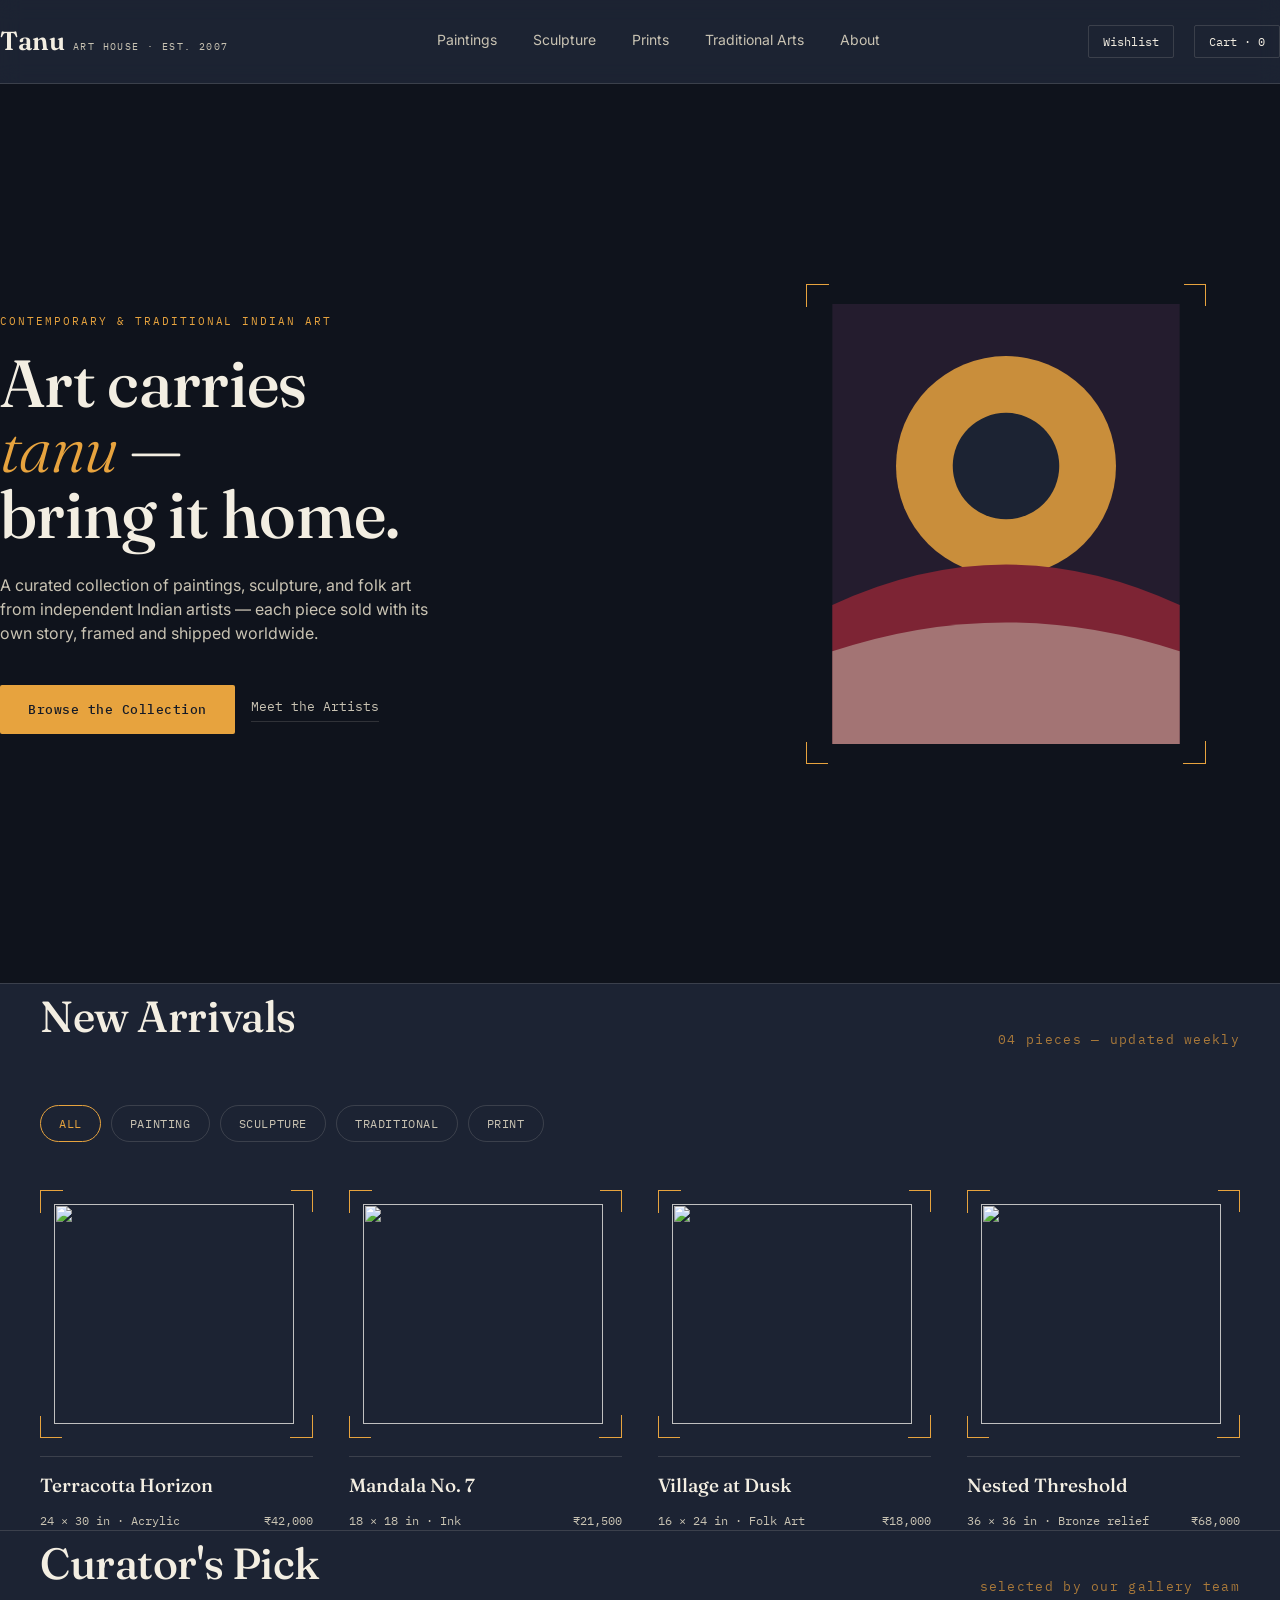
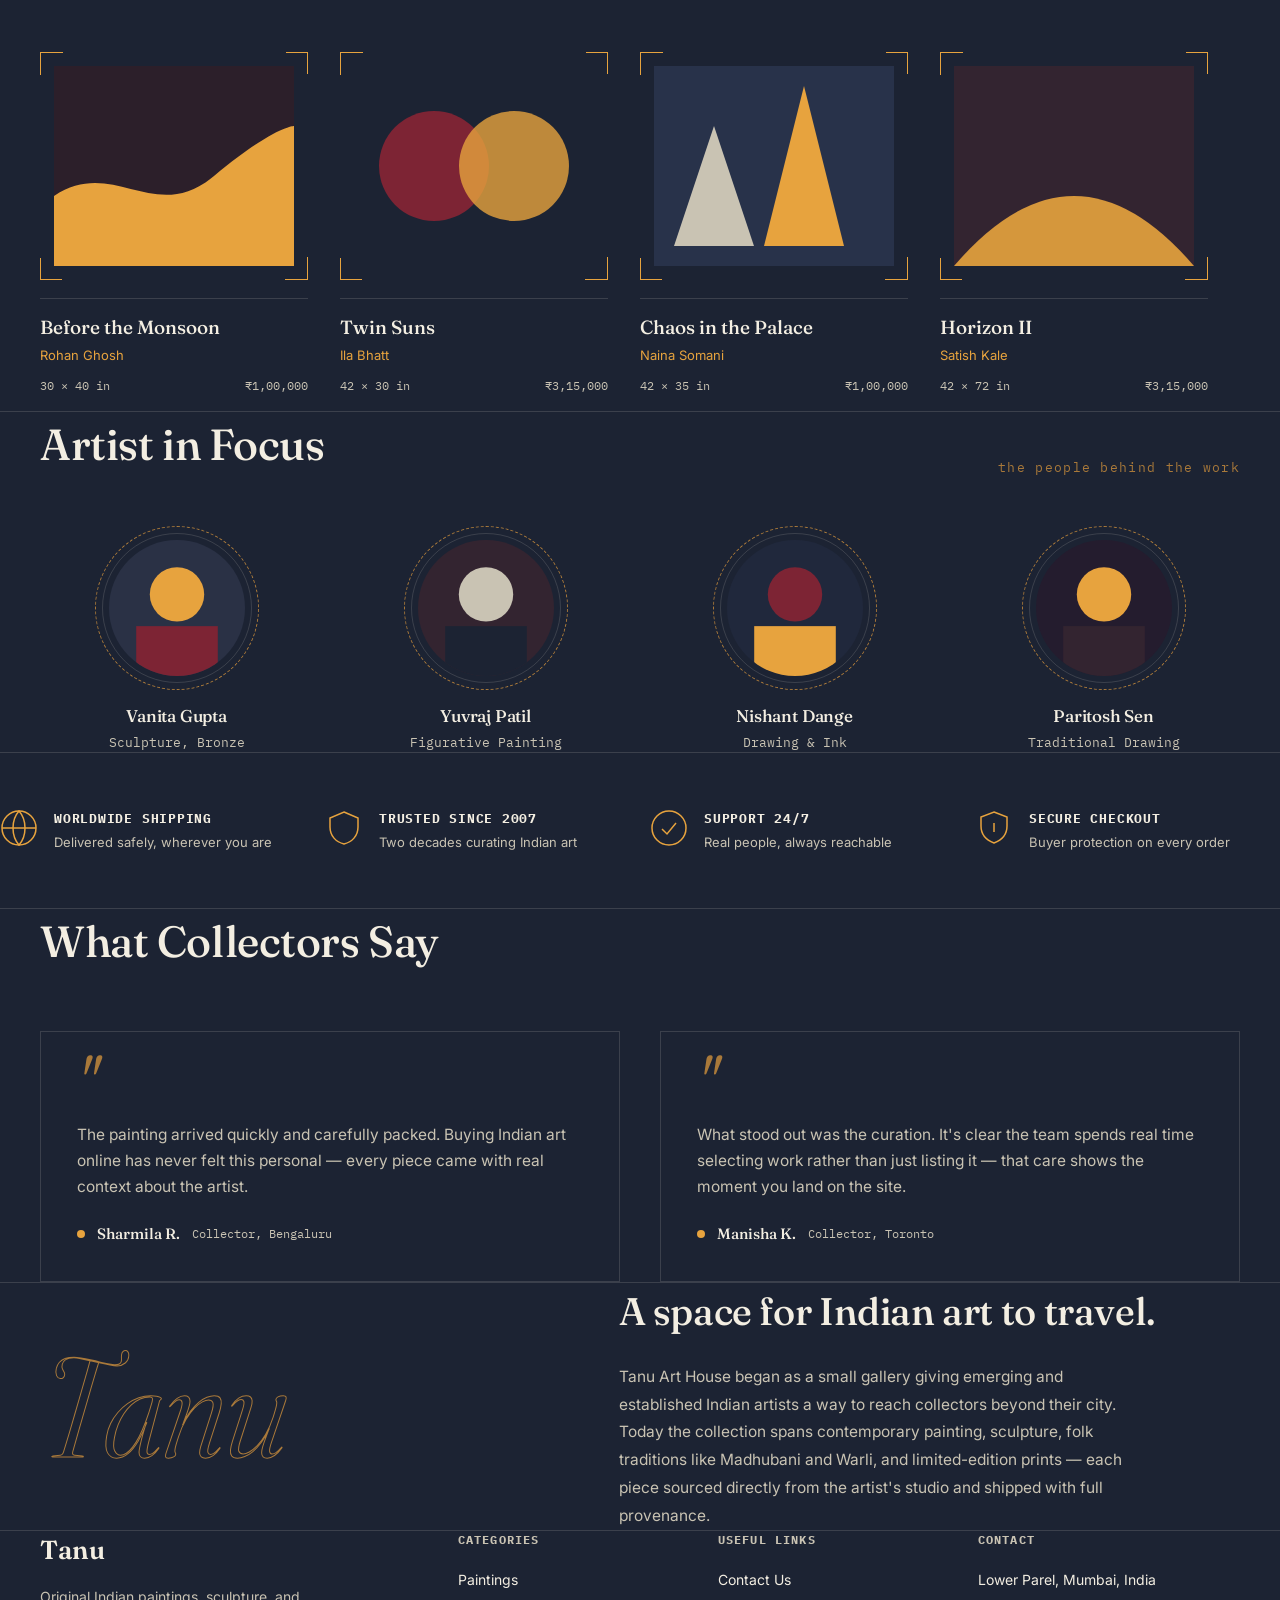
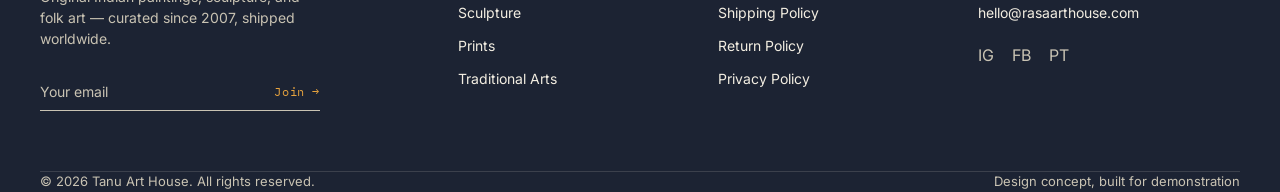
==== index.html @ 7e637b31 "Add files via upload" ====
<!DOCTYPE html>
<html lang="en">
<head>
<meta charset="UTF-8">
<meta name="viewport" content="width=device-width, initial-scale=1.0">
<title>Tanu — Contemporary Indian Art Gallery</title>
<link rel="preconnect" href="https://fonts.googleapis.com">
<link href="https://fonts.googleapis.com/css2?family=Fraunces:ital,opsz,wght@0,9..144,300;0,9..144,500;0,9..144,600;1,9..144,400&family=Inter:wght@400;500;600&family=IBM+Plex+Mono:wght@400;500&display=swap" rel="stylesheet">
<style>
  :root{
    --ink:#1c2333;
    --ink-deep:#141a27;
    --ivory:#f3eee2;
    --ivory-dim:#c9c3b3;
    --marigold:#e7a33e;
    --marigold-dim:#a9793a;
    --oxblood:#7d2434;
    --line: rgba(243,238,226,0.14);
    --radius: 2px;
  }
  *{box-sizing:border-box;margin:0;padding:0;}
  html{scroll-behavior:smooth;}
  body{
    background:var(--ink);
    color:var(--ivory);
    font-family:'Inter',sans-serif;
    font-size:16px;
    line-height:1.5;
    overflow-x:hidden;
  }
  a{color:inherit;text-decoration:none;}
  ul{list-style:none;}
  img,svg{display:block;max-width:100%;}
  .wrap{max-width:1280px;margin:0 auto;padding:0 40px;}
  .eyebrow{
    font-family:'IBM Plex Mono',monospace;
    font-size:11px;
    letter-spacing:0.18em;
    text-transform:uppercase;
    color:var(--marigold);
  }
  h1,h2,h3{font-family:'Fraunces',serif;font-weight:500;letter-spacing:-0.01em;}
  @media (prefers-reduced-motion: reduce){
    *{animation:none !important; transition:none !important;}
  }

  /* ---------- NAV ---------- */
  header{
    position:sticky;top:0;z-index:50;
    background:rgba(28,35,51,0.86);
    backdrop-filter:blur(10px);
    border-bottom:1px solid var(--line);
  }
  .nav{
    display:flex;align-items:center;justify-content:space-between;
    padding:22px 0;
  }
  .logo{
    font-family:'Fraunces',serif;font-size:26px;font-weight:600;
    letter-spacing:0.02em;
    display:flex;align-items:baseline;gap:8px;
  }
  .logo span{
    font-family:'IBM Plex Mono',monospace;
    font-size:10px;color:var(--ivory-dim);letter-spacing:0.14em;
    text-transform:uppercase;font-weight:400;
  }
  .nav-links{display:flex;gap:36px;font-size:14px;}
  .nav-links a{
    position:relative;padding-bottom:4px;color:var(--ivory-dim);
    transition:color .2s ease;
  }
  .nav-links a:hover, .nav-links a:focus-visible{color:var(--ivory);}
  .nav-links a::after{
    content:"";position:absolute;left:0;bottom:0;width:0;height:1px;
    background:var(--marigold);transition:width .25s ease;
  }
  .nav-links a:hover::after{width:100%;}
  .nav-icons{display:flex;gap:20px;align-items:center;font-size:13px;color:var(--ivory-dim);}
  .nav-icons button{
    background:none;border:1px solid var(--line);color:var(--ivory);
    font-family:'IBM Plex Mono',monospace;font-size:12px;
    padding:8px 14px;border-radius:var(--radius);cursor:pointer;
    transition:border-color .2s ease, color .2s ease;
  }
  .nav-icons button:hover{border-color:var(--marigold);color:var(--marigold);}

  /* ---------- HERO ---------- */
  .hero{
    position:relative;
    padding:100px 0 120px;
    display:grid;grid-template-columns:1.1fr 0.9fr;gap:60px;align-items:center;
    border-bottom:1px solid var(--line);
  }
  .hero-copy .eyebrow{margin-bottom:22px;display:block;}
  .hero h1{
    font-size:clamp(42px,5.2vw,74px);
    line-height:0.98;
    font-weight:500;
  }
  .hero h1 em{
    font-style:italic;font-weight:300;color:var(--marigold);
  }
  .hero p{
    max-width:440px;margin-top:26px;color:var(--ivory-dim);font-size:16px;
  }
  .hero-cta{margin-top:40px;display:flex;gap:16px;align-items:center;}
  .btn-primary{
    background:var(--marigold);color:var(--ink-deep);
    font-family:'IBM Plex Mono',monospace;font-size:13px;letter-spacing:0.04em;
    padding:15px 28px;border-radius:var(--radius);font-weight:500;
    transition:transform .2s ease, background .2s ease;
    display:inline-block;
  }
  .btn-primary:hover{background:#f0b45c;transform:translateY(-2px);}
  .btn-ghost{
    font-family:'IBM Plex Mono',monospace;font-size:13px;color:var(--ivory-dim);
    border-bottom:1px solid var(--line);padding-bottom:4px;
    transition:color .2s ease,border-color .2s ease;
  }
  .btn-ghost:hover{color:var(--ivory);border-color:var(--ivory);}

  .hero-art{position:relative;display:flex;justify-content:center;}
  .frame{
    position:relative;padding:14px;
  }
  .frame::before,.frame::after,
  .frame .corner-tl,.frame .corner-br{
    content:"";position:absolute;width:22px;height:22px;
    border:1.5px solid var(--marigold);
  }
  .frame::before{top:0;left:0;border-right:none;border-bottom:none;}
  .frame::after{bottom:0;right:0;border-left:none;border-top:none;}
  .frame .corner-tl{top:0;right:0;border-left:none;border-bottom:none;}
  .frame .corner-br{bottom:0;left:0;border-right:none;border-top:none;}
  .hero-art .frame{padding:20px;}
  .hero-art svg{width:360px;height:440px;}

  /* ---------- SECTION LABELS ---------- */
  section{padding:100px 0;border-bottom:1px solid var(--line);}
  .section-head{
    display:flex;justify-content:space-between;align-items:flex-end;
    margin-bottom:56px;gap:24px;flex-wrap:wrap;
  }
  .section-head h2{font-size:clamp(30px,3.4vw,44px);}
  .section-head .num{
    font-family:'IBM Plex Mono',monospace;color:var(--marigold-dim);
    font-size:13px;letter-spacing:0.1em;
  }

  /* ---------- TABS ---------- */
  .tabs{display:flex;gap:10px;margin-bottom:48px;flex-wrap:wrap;}
  .tab{
    font-family:'IBM Plex Mono',monospace;font-size:12px;letter-spacing:0.05em;
    text-transform:uppercase;padding:10px 18px;border:1px solid var(--line);
    border-radius:20px;cursor:pointer;background:none;color:var(--ivory-dim);
    transition:all .2s ease;
  }
  .tab.active,.tab:hover{border-color:var(--marigold);color:var(--marigold);}

  /* ---------- GALLERY GRID ---------- */
  .gallery-grid{
    display:grid;grid-template-columns:repeat(4,1fr);gap:36px;
  }
  .piece .frame{width:100%;}
  .piece svg{width:100%;height:220px;}
  .placard{
    margin-top:18px;padding-top:14px;border-top:1px solid var(--line);
  }
  .placard .p-title{font-family:'Fraunces',serif;font-size:19px;font-weight:500;}
  .placard .p-artist{color:var(--marigold);font-size:13px;margin-top:4px;}
  .placard .p-meta{
    display:flex;justify-content:space-between;margin-top:12px;
    font-family:'IBM Plex Mono',monospace;font-size:12px;color:var(--ivory-dim);
  }
  .piece{transition:transform .25s ease;}
  .piece:hover{transform:translateY(-6px);}

  /* ---------- CURATOR SCROLL ---------- */
  .scroll-row{
    display:flex;gap:32px;overflow-x:auto;padding-bottom:16px;
    scrollbar-width:thin;scrollbar-color:var(--marigold-dim) transparent;
  }
  .scroll-row .piece{min-width:260px;flex:0 0 auto;}
  .scroll-row .piece svg{height:200px;}

  /* ---------- ARTIST IN FOCUS ---------- */
  .artists{display:grid;grid-template-columns:repeat(4,1fr);gap:36px;}
  .artist-card{text-align:center;}
  .artist-ring{
    width:150px;height:150px;border-radius:50%;margin:0 auto 20px;
    border:1px solid var(--line);padding:6px;position:relative;
  }
  .artist-ring::before{
    content:"";position:absolute;inset:-8px;border-radius:50%;
    border:1px dashed var(--marigold-dim);
  }
  .artist-ring svg{width:100%;height:100%;border-radius:50%;}
  .artist-card h3{font-size:17px;font-weight:500;}
  .artist-card p{color:var(--ivory-dim);font-size:13px;margin-top:4px;font-family:'IBM Plex Mono',monospace;}

  /* ---------- TRUST STRIP ---------- */
  .trust{
    padding:56px 0;border-bottom:1px solid var(--line);
    display:grid;grid-template-columns:repeat(4,1fr);gap:20px;
  }
  .trust-item{
    display:flex;gap:16px;align-items:flex-start;
  }
  .trust-item .glyph{
    width:38px;height:38px;flex:0 0 auto;color:var(--marigold);
  }
  .trust-item h4{font-family:'IBM Plex Mono',monospace;font-size:13px;letter-spacing:0.06em;text-transform:uppercase;}
  .trust-item p{color:var(--ivory-dim);font-size:13px;margin-top:4px;}

  /* ---------- TESTIMONIALS ---------- */
  .testimonials{display:grid;grid-template-columns:1fr 1fr;gap:40px;}
  .testimonial{
    border:1px solid var(--line);padding:36px;position:relative;
  }
  .testimonial .quote-mark{
    font-family:'Fraunces',serif;font-size:60px;color:var(--marigold-dim);
    line-height:0.4;font-style:italic;
  }
  .testimonial p{margin-top:14px;color:var(--ivory-dim);font-size:15.5px;line-height:1.7;}
  .testimonial .who{
    margin-top:22px;display:flex;align-items:center;gap:12px;
  }
  .who .dot{width:8px;height:8px;background:var(--marigold);border-radius:50%;}
  .who span{font-family:'IBM Plex Mono',monospace;font-size:12px;color:var(--ivory-dim);}
  .who strong{font-family:'Fraunces',serif;font-weight:500;font-size:15px;}

  /* ---------- ABOUT ---------- */
  .about{display:grid;grid-template-columns:0.9fr 1.1fr;gap:70px;align-items:center;}
  .about h2{font-size:clamp(28px,3vw,40px);margin-bottom:22px;}
  .about p{color:var(--ivory-dim);font-size:15.5px;line-height:1.8;max-width:520px;}
  .about-mark{
    font-family:'Fraunces',serif;font-size:140px;font-style:italic;font-weight:300;
    color:transparent;-webkit-text-stroke:1px var(--marigold-dim);line-height:1;
  }

  /* ---------- FOOTER ---------- */
  footer{padding:80px 0 40px;}
  .footer-top{
    display:grid;grid-template-columns:1.4fr 0.8fr 0.8fr 1fr;gap:50px;
    padding-bottom:60px;border-bottom:1px solid var(--line);
  }
  .footer-top h5{
    font-family:'IBM Plex Mono',monospace;font-size:12px;letter-spacing:0.1em;
    text-transform:uppercase;color:var(--ivory-dim);margin-bottom:20px;
  }
  .footer-top li{margin-bottom:12px;font-size:14px;}
  .footer-top li a:hover{color:var(--marigold);}
  .footer-brand .logo{margin-bottom:16px;}
  .footer-brand p{color:var(--ivory-dim);font-size:14px;max-width:280px;margin-bottom:24px;}
  .newsletter-form{display:flex;border-bottom:1px solid var(--ivory-dim);max-width:280px;}
  .newsletter-form input{
    background:none;border:none;color:var(--ivory);padding:10px 0;flex:1;
    font-family:'Inter',sans-serif;font-size:14px;outline:none;
  }
  .newsletter-form input::placeholder{color:var(--ivory-dim);}
  .newsletter-form button{
    background:none;border:none;color:var(--marigold);font-family:'IBM Plex Mono',monospace;
    font-size:12px;letter-spacing:0.05em;cursor:pointer;padding:10px 0;
  }
  .footer-bottom{
    display:flex;justify-content:space-between;align-items:center;padding-top:30px;
    font-size:13px;color:var(--ivory-dim);flex-wrap:wrap;gap:16px;
  }
  .socials{display:flex;gap:18px;}
  .socials a{color:var(--ivory-dim);transition:color .2s ease;}
  .socials a:hover{color:var(--marigold);}

  @media (max-width:1000px){
    .hero{grid-template-columns:1fr;padding-top:60px;}
    .hero-art{order:-1;}
    .gallery-grid{grid-template-columns:repeat(2,1fr);}
    .artists{grid-template-columns:repeat(2,1fr);}
    .trust{grid-template-columns:repeat(2,1fr);}
    .testimonials{grid-template-columns:1fr;}
    .about{grid-template-columns:1fr;}
    .about-mark{display:none;}
    .footer-top{grid-template-columns:1fr 1fr;}
    .nav-links{display:none;}
  }
  @media (max-width:600px){
    .wrap{padding:0 20px;}
    .gallery-grid{grid-template-columns:1fr;}
    .artists{grid-template-columns:1fr;}
    .trust{grid-template-columns:1fr;}
    .footer-top{grid-template-columns:1fr;gap:36px;}
  }

  
  .hero {
    position: relative;
    background: url("Images/exhibition.png") center center / cover no-repeat;
    min-height: 100vh;
    }

    .hero::before {
        content: "";
        position: absolute;
        inset: 0;
        background: rgba(0, 0, 0, 0.45);
    }

    .hero-copy,
    .hero-art {
        position: relative;
        z-index: 1;
    }
    
</style>
</head>
<body>

<header>
  <div class="wrap nav">
    <div class="logo">Tanu <span>Art House · Est. 2007</span></div>
    <nav class="nav-links">
      <a href="#gallery">Paintings</a>
      <a href="#gallery">Sculpture</a>
      <a href="#gallery">Prints</a>
      <a href="#artists">Traditional Arts</a>
      <a href="#about">About</a>
    </nav>
    <div class="nav-icons">
      <button type="button">Wishlist</button>
      <button type="button">Cart · 0</button>
    </div>
  </div>
</header>
<!-- <section class="hero wrap" style="border-left:none;border-right:none;">
  <div class="hero-copy">
    <span class="eyebrow">Contemporary &amp; Traditional Indian Art</span>
    <h1>Art carries<br><em>tanu</em> —<br>bring it home.</h1>
    <p>A curated collection of paintings, sculpture, and folk art from independent Indian artists — each piece sold with its own story, framed and shipped worldwide.</p>
    <div class="hero-cta">
      <a href="#gallery" class="btn-primary">Browse the Collection</a>
      <a href="#artists" class="btn-ghost">Meet the Artists</a>
    </div>
  </div>
  <div class="hero-art">
    <div class="frame">
      <span class="corner-tl"></span><span class="corner-br"></span>
      <svg viewBox="0 0 300 380" xmlns="http://www.w3.org/2000/svg">
        <rect width="300" height="380" fill="#241c2e"/>
        <circle cx="150" cy="140" r="95" fill="#e7a33e" opacity="0.85"/>
        <path d="M0 260 Q150 190 300 260 L300 380 L0 380 Z" fill="#7d2434"/>
        <path d="M0 300 Q150 250 300 300 L300 380 L0 380 Z" fill="#c9c3b3" opacity="0.5"/>
        <circle cx="150" cy="140" r="46" fill="#1c2333"/>
      </svg>
    </div>
  </div>
</section> -->
<section class="hero wrap">
  <div class="hero-copy">
    <span class="eyebrow">Contemporary &amp; Traditional Indian Art</span>
    <h1>Art carries<br><em>tanu</em> —<br>bring it home.</h1>
    <p>A curated collection of paintings, sculpture, and folk art from independent Indian artists — each piece sold with its own story, framed and shipped worldwide.</p>
    <div class="hero-cta">
      <a href="#gallery" class="btn-primary">Browse the Collection</a>
      <a href="#artists" class="btn-ghost">Meet the Artists</a>
    </div>
  </div>

  <div class="hero-art">
    <div class="frame">
      <span class="corner-tl"></span>
      <span class="corner-br"></span>

      <svg viewBox="0 0 300 380">
        <rect width="300" height="380" fill="#241c2e"/>
        <circle cx="150" cy="140" r="95" fill="#e7a33e" opacity="0.85"/>
        <path d="M0 260 Q150 190 300 260 L300 380 L0 380 Z" fill="#7d2434"/>
        <path d="M0 300 Q150 250 300 300 L300 380 L0 380 Z" fill="#c9c3b3" opacity="0.5"/>
        <circle cx="150" cy="140" r="46" fill="#1c2333"/>
      </svg>
    </div>
  </div>
</section>

<section id="gallery" class="wrap">
  <div class="section-head">
    <h2>New Arrivals</h2>
    <span class="num">04 pieces — updated weekly</span>
  </div>
  <div class="tabs">
    <button class="tab active">All</button>
    <button class="tab">Painting</button>
    <button class="tab">Sculpture</button>
    <button class="tab">Traditional</button>
    <button class="tab">Print</button>
  </div>
  <div class="gallery-grid">

    <div class="piece">
      <div class="frame">
        <span class="corner-tl"></span><span class="corner-br"></span>
        <!-- <svg viewBox="0 0 240 220" xmlns="http://www.w3.org/2000/svg"> -->
        <!-- <svg> -->
            <img src="Images/gallery.png" height="220" width="240">
          <rect width="240" height="220" fill="#2a3145"/>
          <path d="M0 150 L80 60 L140 130 L200 40 L240 100 L240 220 L0 220 Z" fill="#e7a33e"/>
          <path d="M0 190 L100 130 L240 190 L240 220 L0 220 Z" fill="#7d2434" opacity="0.9"/>
        <!-- </svg> -->
      </div>
      <div class="placard">
        <div class="p-title">Terracotta Horizon</div>
        <!-- <div class="p-artist">Meera Kulkarni</div> -->
        <div class="p-meta"><span>24 × 30 in · Acrylic</span><span>₹42,000</span></div>
      </div>
    </div>

    <div class="piece">
      <div class="frame">
        <span class="corner-tl"></span><span class="corner-br"></span>
        <!-- <svg viewBox="0 0 240 220" xmlns="http://www.w3.org/2000/svg"> -->
          <rect width="240" height="220" fill="#1e2436"/>
          <img src="Images/PSX1.jpeg" height="220" width="240">
        <!-- </svg> -->
      </div>
      <div class="placard">
        <div class="p-title">Mandala No. 7</div>
        <!-- <div class="p-artist">Arvind Rao</div> -->
        <div class="p-meta"><span>18 × 18 in · Ink</span><span>₹21,500</span></div>
      </div>
    </div>

    <div class="piece">
      <div class="frame">
        <span class="corner-tl"></span><span class="corner-br"></span>
          <img src="Images/PSX2.jpg" height="220" width="240">
      </div>
      <div class="placard">
        <div class="p-title">Village at Dusk</div>
        <!-- <div class="p-artist">Sunita Devi</div> -->
        <div class="p-meta"><span>16 × 24 in · Folk Art</span><span>₹18,000</span></div>
      </div>
    </div>

    <div class="piece">
      <div class="frame">
        <span class="corner-tl"></span><span class="corner-br"></span>
        <img src="Images/PSX3.png" height="220" width="240">
      </div>
      <div class="placard">
        <div class="p-title">Nested Threshold</div>
        <!-- <div class="p-artist">Devika Iyer</div> -->
        <div class="p-meta"><span>36 × 36 in · Bronze relief</span><span>₹68,000</span></div>
      </div>
    </div>

  </div>
</section>

<section class="wrap">
  <div class="section-head">
    <h2>Curator's Pick</h2>
    <span class="num">selected by our gallery team</span>
  </div>
  <div class="scroll-row">
    <div class="piece">
      <div class="frame">
        <span class="corner-tl"></span><span class="corner-br"></span>
        <svg viewBox="0 0 240 200" xmlns="http://www.w3.org/2000/svg">
          <rect width="240" height="200" fill="#2c1f2a"/>
          <path d="M0 130 C60 90 100 160 160 110 S240 60 240 60 L240 200 L0 200 Z" fill="#e7a33e"/>
        </svg>
      </div>
      <div class="placard">
        <div class="p-title">Before the Monsoon</div>
        <div class="p-artist">Rohan Ghosh</div>
        <div class="p-meta"><span>30 × 40 in</span><span>₹1,00,000</span></div>
      </div>
    </div>
    <div class="piece">
      <div class="frame">
        <span class="corner-tl"></span><span class="corner-br"></span>
        <svg viewBox="0 0 240 200" xmlns="http://www.w3.org/2000/svg">
          <rect width="240" height="200" fill="#1c2333"/>
          <circle cx="80" cy="100" r="55" fill="#7d2434"/>
          <circle cx="160" cy="100" r="55" fill="#e7a33e" opacity="0.8"/>
        </svg>
      </div>
      <div class="placard">
        <div class="p-title">Twin Suns</div>
        <div class="p-artist">Ila Bhatt</div>
        <div class="p-meta"><span>42 × 30 in</span><span>₹3,15,000</span></div>
      </div>
    </div>
    <div class="piece">
      <div class="frame">
        <span class="corner-tl"></span><span class="corner-br"></span>
        <svg viewBox="0 0 240 200" xmlns="http://www.w3.org/2000/svg">
          <rect width="240" height="200" fill="#28324a"/>
          <path d="M20 180 L60 60 L100 180 Z" fill="#c9c3b3"/>
          <path d="M110 180 L150 20 L190 180 Z" fill="#e7a33e"/>
        </svg>
      </div>
      <div class="placard">
        <div class="p-title">Chaos in the Palace</div>
        <div class="p-artist">Naina Somani</div>
        <div class="p-meta"><span>42 × 35 in</span><span>₹1,00,000</span></div>
      </div>
    </div>
    <div class="piece">
      <div class="frame">
        <span class="corner-tl"></span><span class="corner-br"></span>
        <svg viewBox="0 0 240 200" xmlns="http://www.w3.org/2000/svg">
          <rect width="240" height="200" fill="#241c2e"/>
          <path d="M0 0 L240 0 L240 200 L0 200 Z" fill="#332430"/>
          <path d="M0 200 Q120 60 240 200 Z" fill="#e7a33e" opacity="0.9"/>
        </svg>
      </div>
      <div class="placard">
        <div class="p-title">Horizon II</div>
        <div class="p-artist">Satish Kale</div>
        <div class="p-meta"><span>42 × 72 in</span><span>₹3,15,000</span></div>
      </div>
    </div>
  </div>
</section>

<section id="artists" class="wrap">
  <div class="section-head">
    <h2>Artist in Focus</h2>
    <span class="num">the people behind the work</span>
  </div>
  <div class="artists">
    <div class="artist-card">
      <div class="artist-ring">
        <svg viewBox="0 0 150 150" xmlns="http://www.w3.org/2000/svg">
          <rect width="150" height="150" fill="#2a3145"/>
          <circle cx="75" cy="60" r="30" fill="#e7a33e"/>
          <rect x="30" y="95" width="90" height="55" fill="#7d2434"/>
        </svg>
      </div>
      <h3>Vanita Gupta</h3>
      <p>Sculpture, Bronze</p>
    </div>
    <div class="artist-card">
      <div class="artist-ring">
        <svg viewBox="0 0 150 150" xmlns="http://www.w3.org/2000/svg">
          <rect width="150" height="150" fill="#332430"/>
          <circle cx="75" cy="60" r="30" fill="#c9c3b3"/>
          <rect x="30" y="95" width="90" height="55" fill="#1c2333"/>
        </svg>
      </div>
      <h3>Yuvraj Patil</h3>
      <p>Figurative Painting</p>
    </div>
    <div class="artist-card">
      <div class="artist-ring">
        <svg viewBox="0 0 150 150" xmlns="http://www.w3.org/2000/svg">
          <rect width="150" height="150" fill="#20283c"/>
          <circle cx="75" cy="60" r="30" fill="#7d2434"/>
          <rect x="30" y="95" width="90" height="55" fill="#e7a33e"/>
        </svg>
      </div>
      <h3>Nishant Dange</h3>
      <p>Drawing &amp; Ink</p>
    </div>
    <div class="artist-card">
      <div class="artist-ring">
        <svg viewBox="0 0 150 150" xmlns="http://www.w3.org/2000/svg">
          <rect width="150" height="150" fill="#241c2e"/>
          <circle cx="75" cy="60" r="30" fill="#e7a33e"/>
          <rect x="30" y="95" width="90" height="55" fill="#332430"/>
        </svg>
      </div>
      <h3>Paritosh Sen</h3>
      <p>Traditional Drawing</p>
    </div>
  </div>
</section>

<section class="trust wrap" style="padding-top:56px;">
  <div class="trust-item">
    <svg class="glyph" viewBox="0 0 38 38" fill="none" xmlns="http://www.w3.org/2000/svg"><circle cx="19" cy="19" r="17" stroke="currentColor" stroke-width="1.5"/><path d="M2 19h34M19 2c4 4.5 6 10 6 17s-2 12.5-6 17c-4-4.5-6-10-6-17s2-12.5 6-17z" stroke="currentColor" stroke-width="1.5"/></svg>
    <div><h4>Worldwide Shipping</h4><p>Delivered safely, wherever you are</p></div>
  </div>
  <div class="trust-item">
    <svg class="glyph" viewBox="0 0 38 38" fill="none" xmlns="http://www.w3.org/2000/svg"><path d="M19 3l14 6v9c0 9-6 15-14 17C11 33 5 27 5 18V9l14-6z" stroke="currentColor" stroke-width="1.5"/></svg>
    <div><h4>Trusted Since 2007</h4><p>Two decades curating Indian art</p></div>
  </div>
  <div class="trust-item">
    <svg class="glyph" viewBox="0 0 38 38" fill="none" xmlns="http://www.w3.org/2000/svg"><circle cx="19" cy="19" r="17" stroke="currentColor" stroke-width="1.5"/><path d="M12 20l5 5 9-11" stroke="currentColor" stroke-width="1.5"/></svg>
    <div><h4>Support 24/7</h4><p>Real people, always reachable</p></div>
  </div>
  <div class="trust-item">
    <svg class="glyph" viewBox="0 0 38 38" fill="none" xmlns="http://www.w3.org/2000/svg"><path d="M19 3l13 5v9c0 8-5 14-13 17-8-3-13-9-13-17V8l13-5z" stroke="currentColor" stroke-width="1.5"/><path d="M19 14v9" stroke="currentColor" stroke-width="1.5"/></svg>
    <div><h4>Secure Checkout</h4><p>Buyer protection on every order</p></div>
  </div>
</section>

<section class="wrap">
  <div class="section-head">
    <h2>What Collectors Say</h2>
  </div>
  <div class="testimonials">
    <div class="testimonial">
      <span class="quote-mark">"</span>
      <p>The painting arrived quickly and carefully packed. Buying Indian art online has never felt this personal — every piece came with real context about the artist.</p>
      <div class="who"><span class="dot"></span><strong>Sharmila&nbsp;R.</strong><span>Collector, Bengaluru</span></div>
    </div>
    <div class="testimonial">
      <span class="quote-mark">"</span>
      <p>What stood out was the curation. It's clear the team spends real time selecting work rather than just listing it — that care shows the moment you land on the site.</p>
      <div class="who"><span class="dot"></span><strong>Manisha&nbsp;K.</strong><span>Collector, Toronto</span></div>
    </div>
  </div>
</section>

<section id="about" class="wrap">
  <div class="about">
    <div class="about-mark">Tanu</div>
    <div>
      <h2>A space for Indian art to travel.</h2>
      <p>Tanu Art House began as a small gallery giving emerging and established Indian artists a way to reach collectors beyond their city. Today the collection spans contemporary painting, sculpture, folk traditions like Madhubani and Warli, and limited-edition prints — each piece sourced directly from the artist's studio and shipped with full provenance.</p>
    </div>
  </div>
</section>

<footer class="wrap">
  <div class="footer-top">
    <div class="footer-brand">
      <div class="logo">Tanu</div>
      <p>Original Indian paintings, sculpture, and folk art — curated since 2007, shipped worldwide.</p>
      <form class="newsletter-form" onsubmit="return false;">
        <input type="email" placeholder="Your email" required>
        <button type="submit">Join →</button>
      </form>
    </div>
    <div>
      <h5>Categories</h5>
      <ul>
        <li><a href="#">Paintings</a></li>
        <li><a href="#">Sculpture</a></li>
        <li><a href="#">Prints</a></li>
        <li><a href="#">Traditional Arts</a></li>
      </ul>
    </div>
    <div>
      <h5>Useful Links</h5>
      <ul>
        <li><a href="#">Contact Us</a></li>
        <li><a href="#">Shipping Policy</a></li>
        <li><a href="#">Return Policy</a></li>
        <li><a href="#">Privacy Policy</a></li>
      </ul>
    </div>
    <div>
      <h5>Contact</h5>
      <ul>
        <li>Lower Parel, Mumbai, India</li>
        <li>hello@rasaarthouse.com</li>
      </ul>
      <div class="socials" style="margin-top:20px;">
        <a href="#" aria-label="Instagram">IG</a>
        <a href="#" aria-label="Facebook">FB</a>
        <a href="#" aria-label="Pinterest">PT</a>
      </div>
    </div>
  </div>
  <div class="footer-bottom wrap" style="padding:0;">
    <span>© 2026 Tanu Art House. All rights reserved.</span>
    <span>Design concept, built for demonstration</span>
  </div>
</footer>

<script>
  const tabs = document.querySelectorAll('.tab');
  tabs.forEach(tab => {
    tab.addEventListener('click', () => {
      tabs.forEach(t => t.classList.remove('active'));
      tab.classList.add('active');
    });
  });
</script>

</body>
</html>
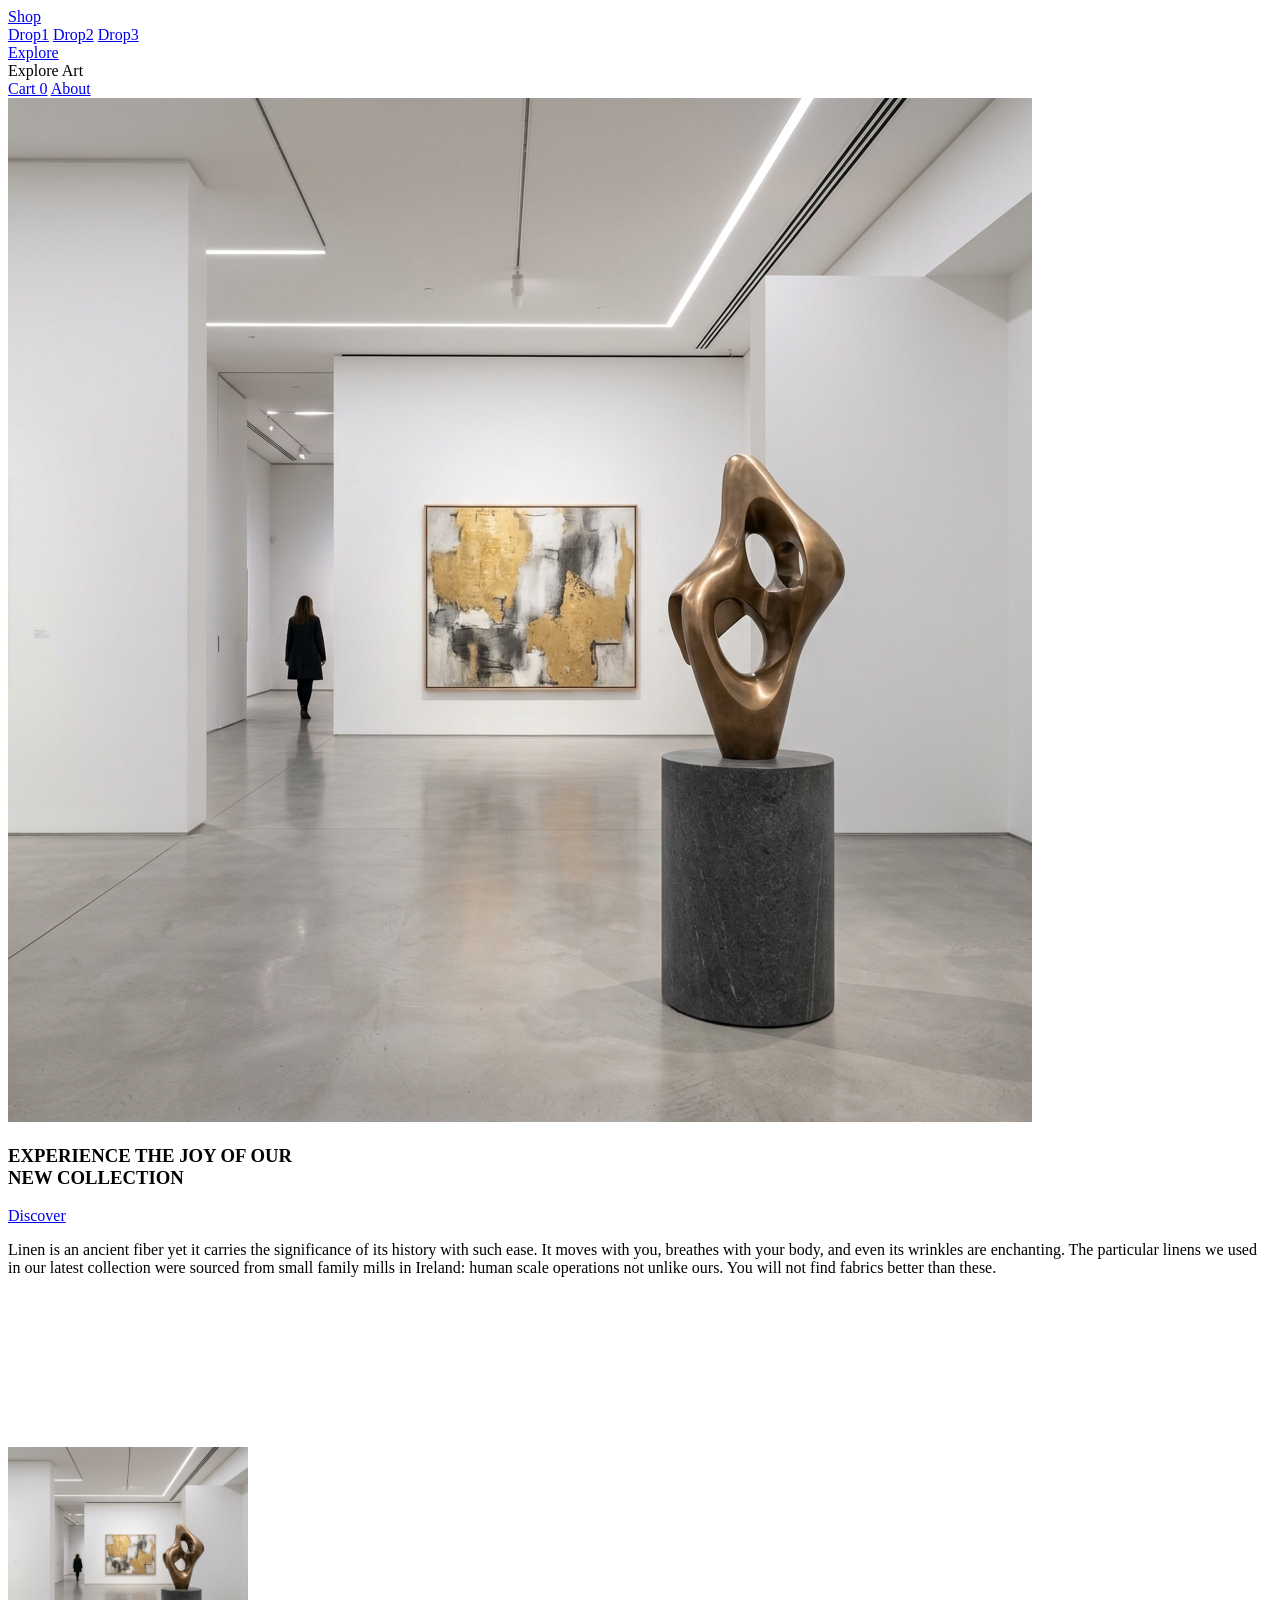
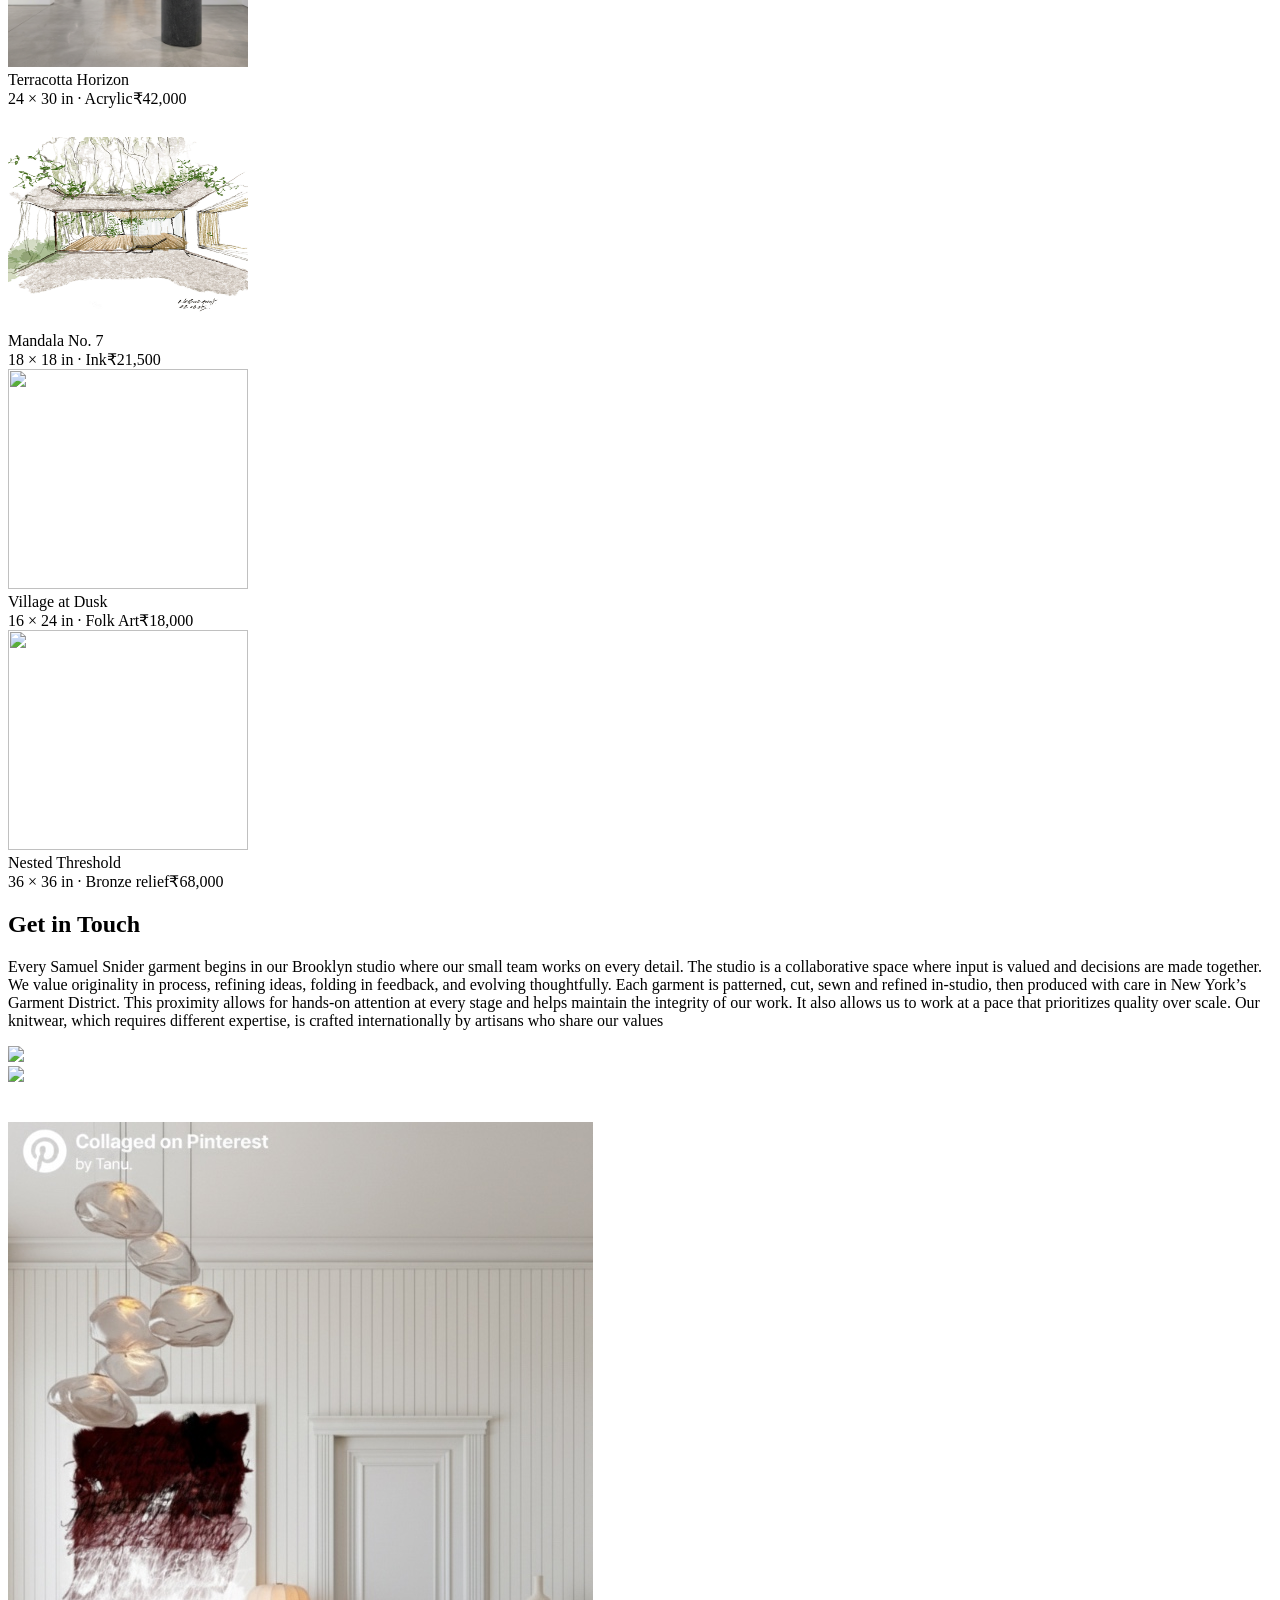
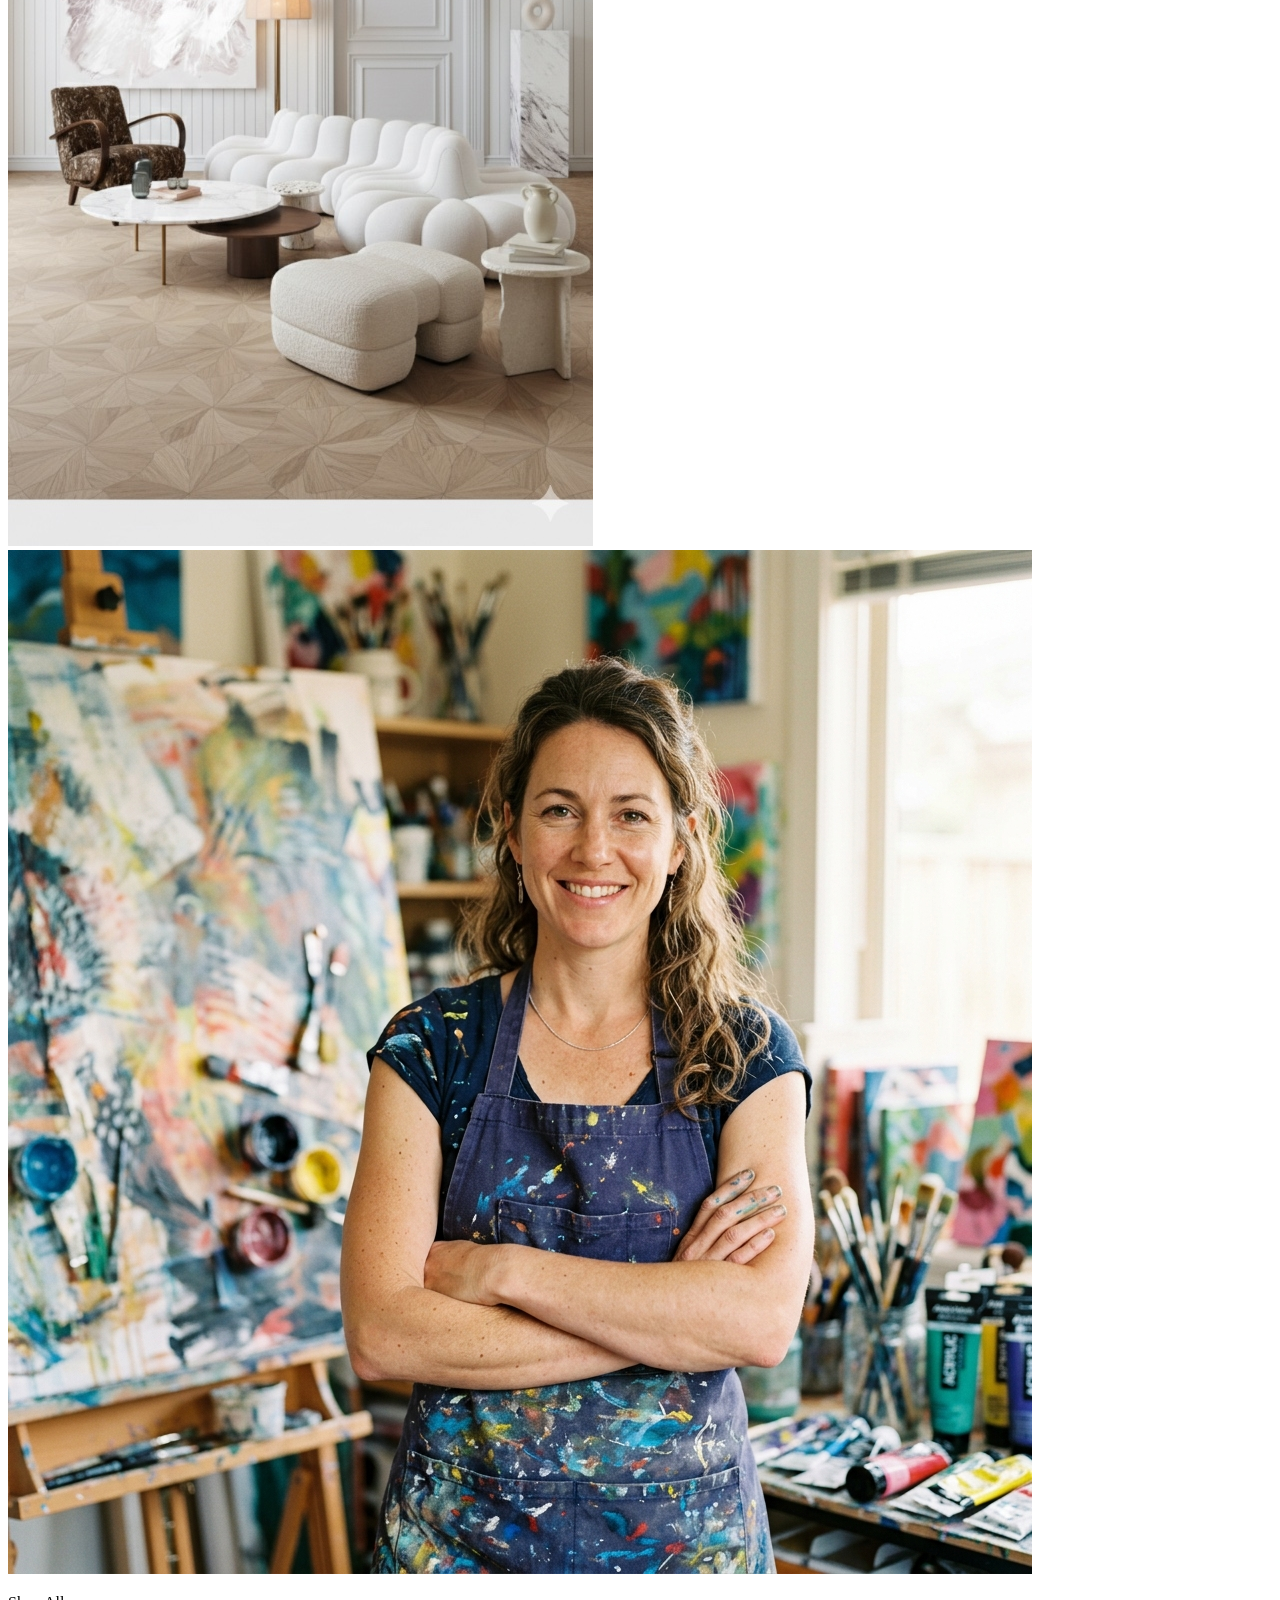
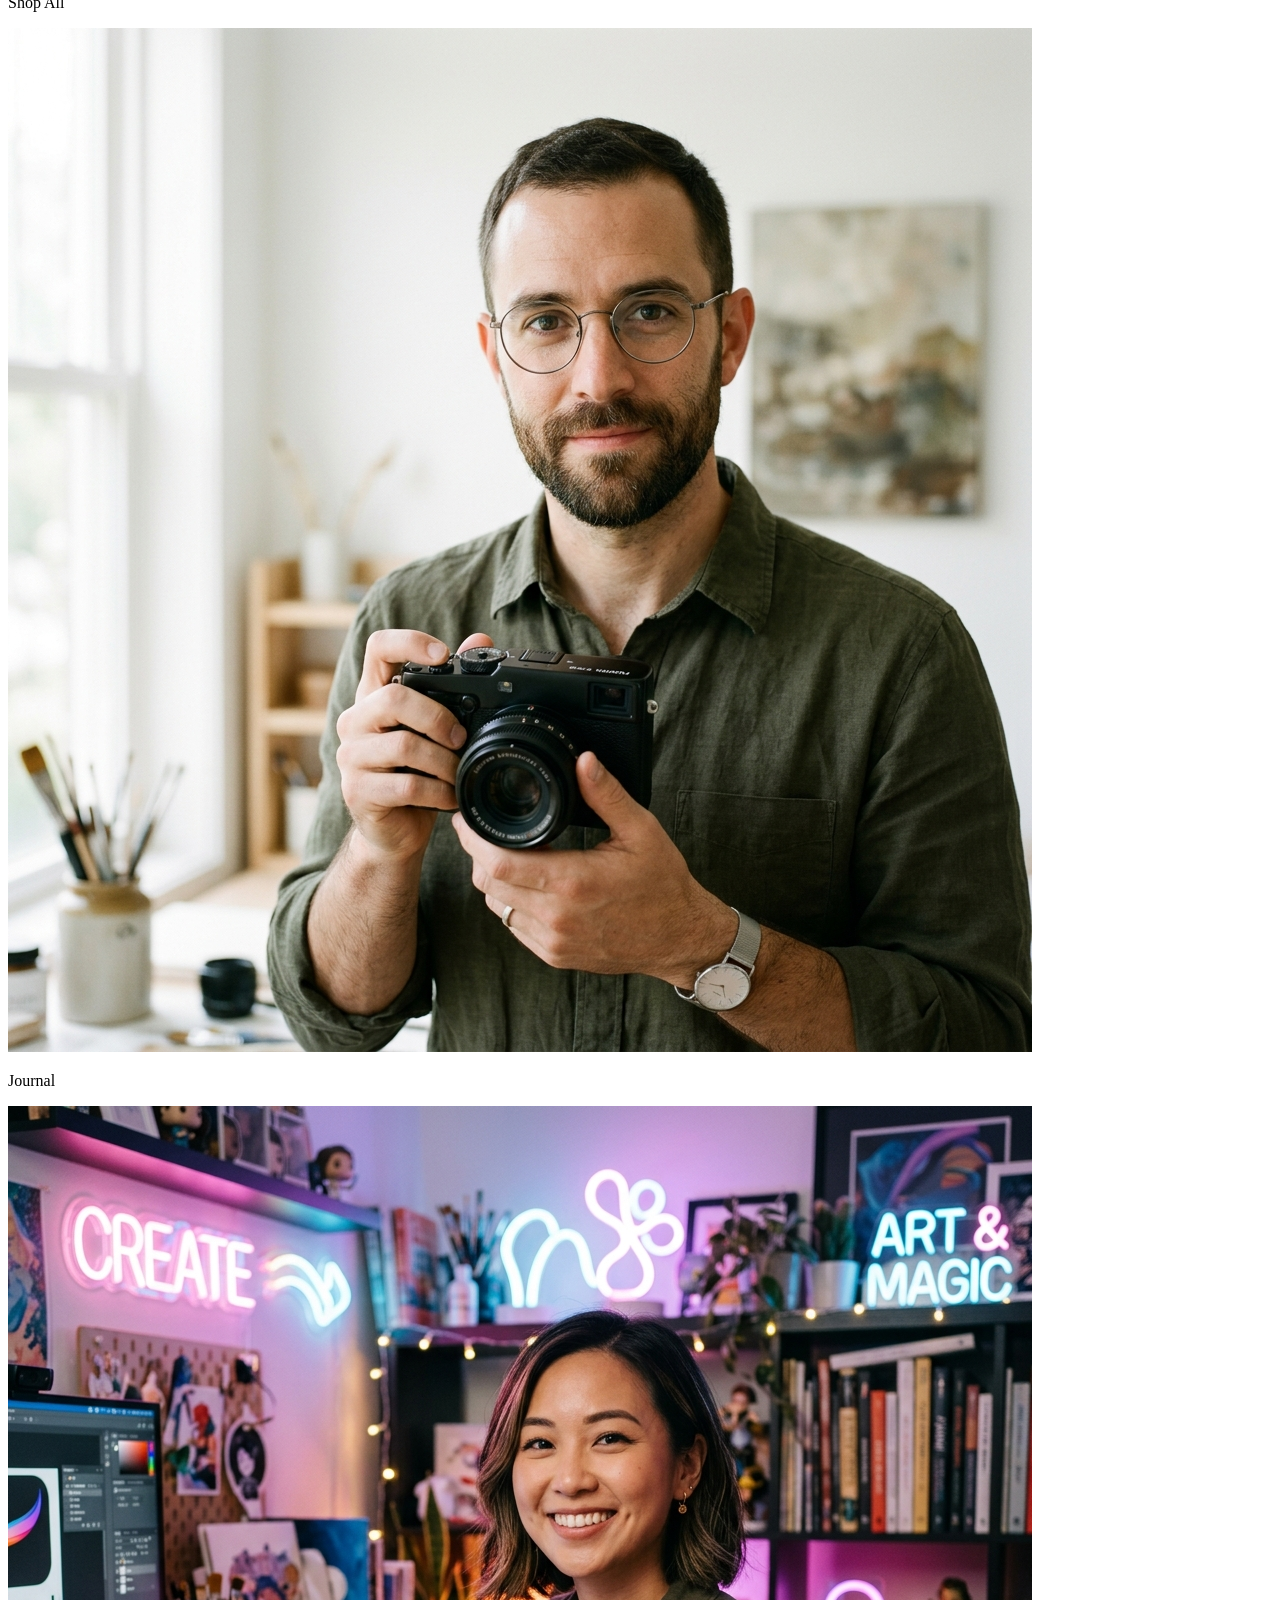
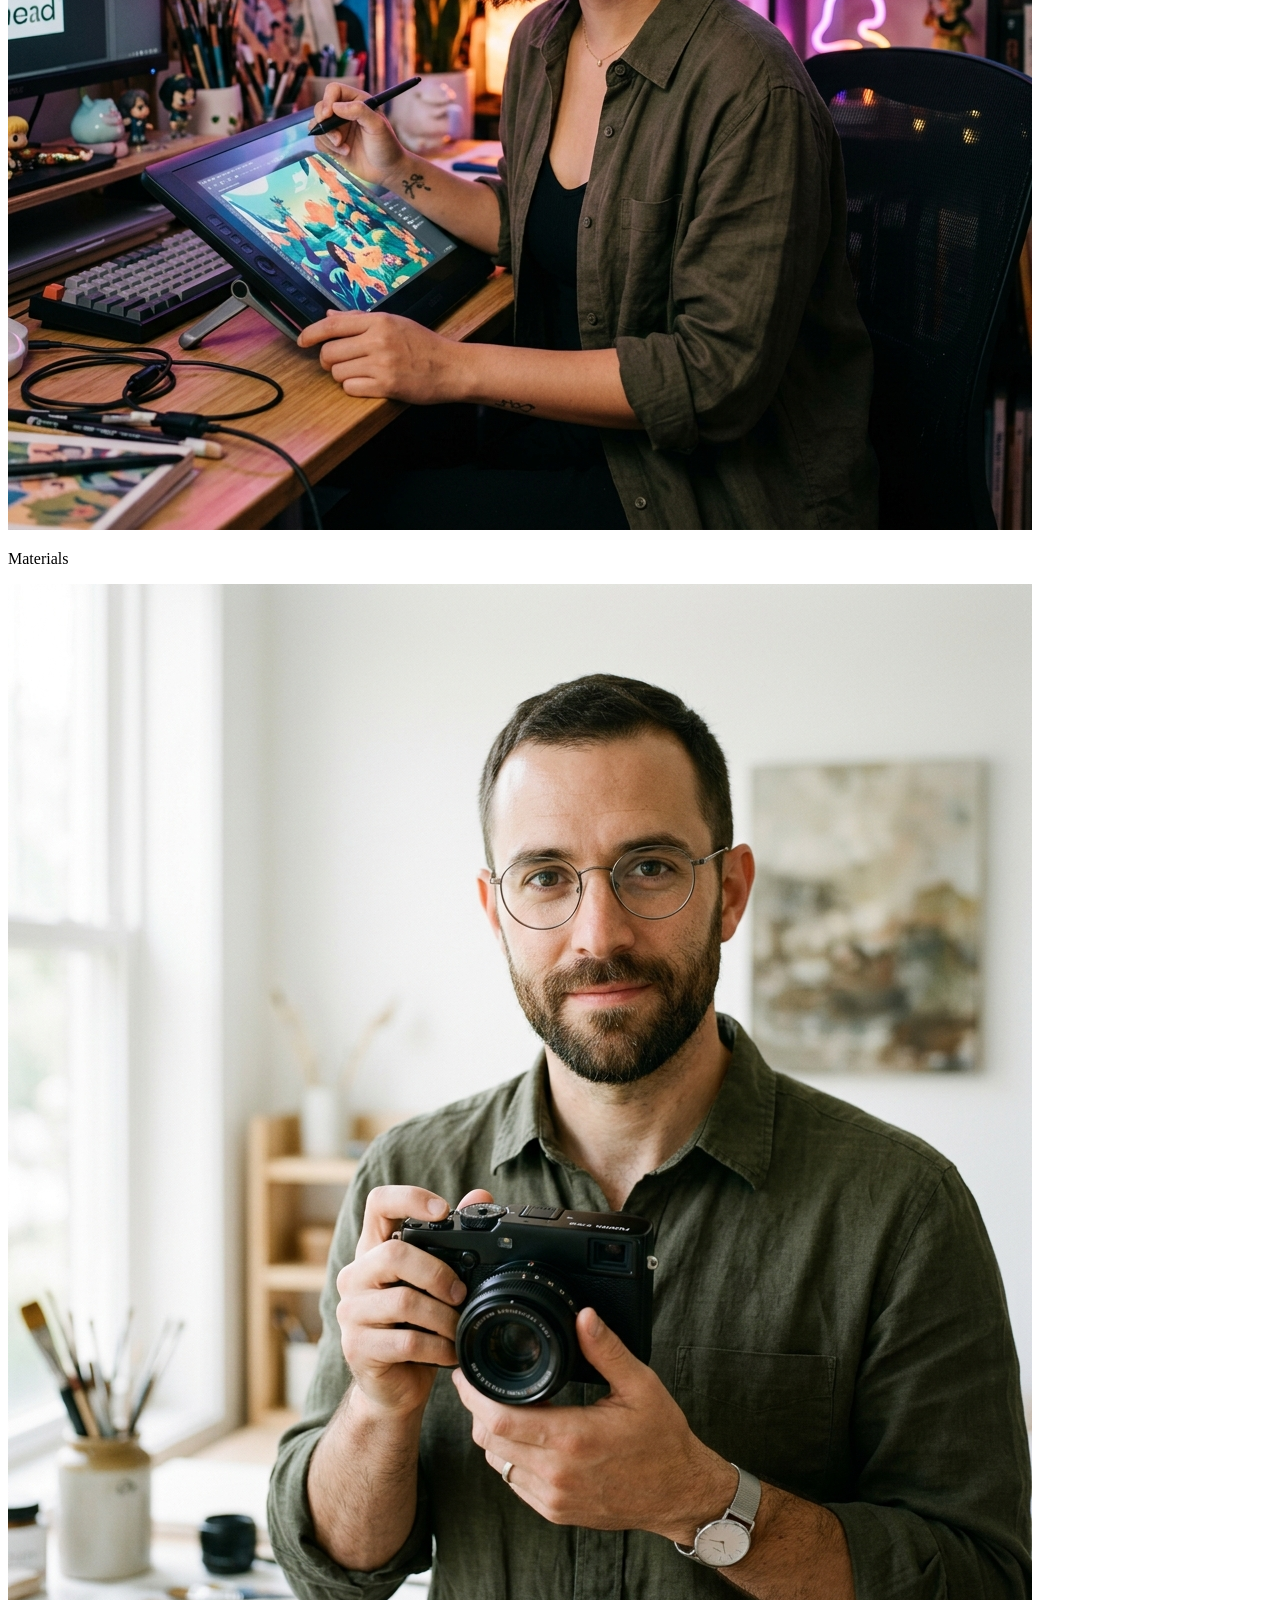
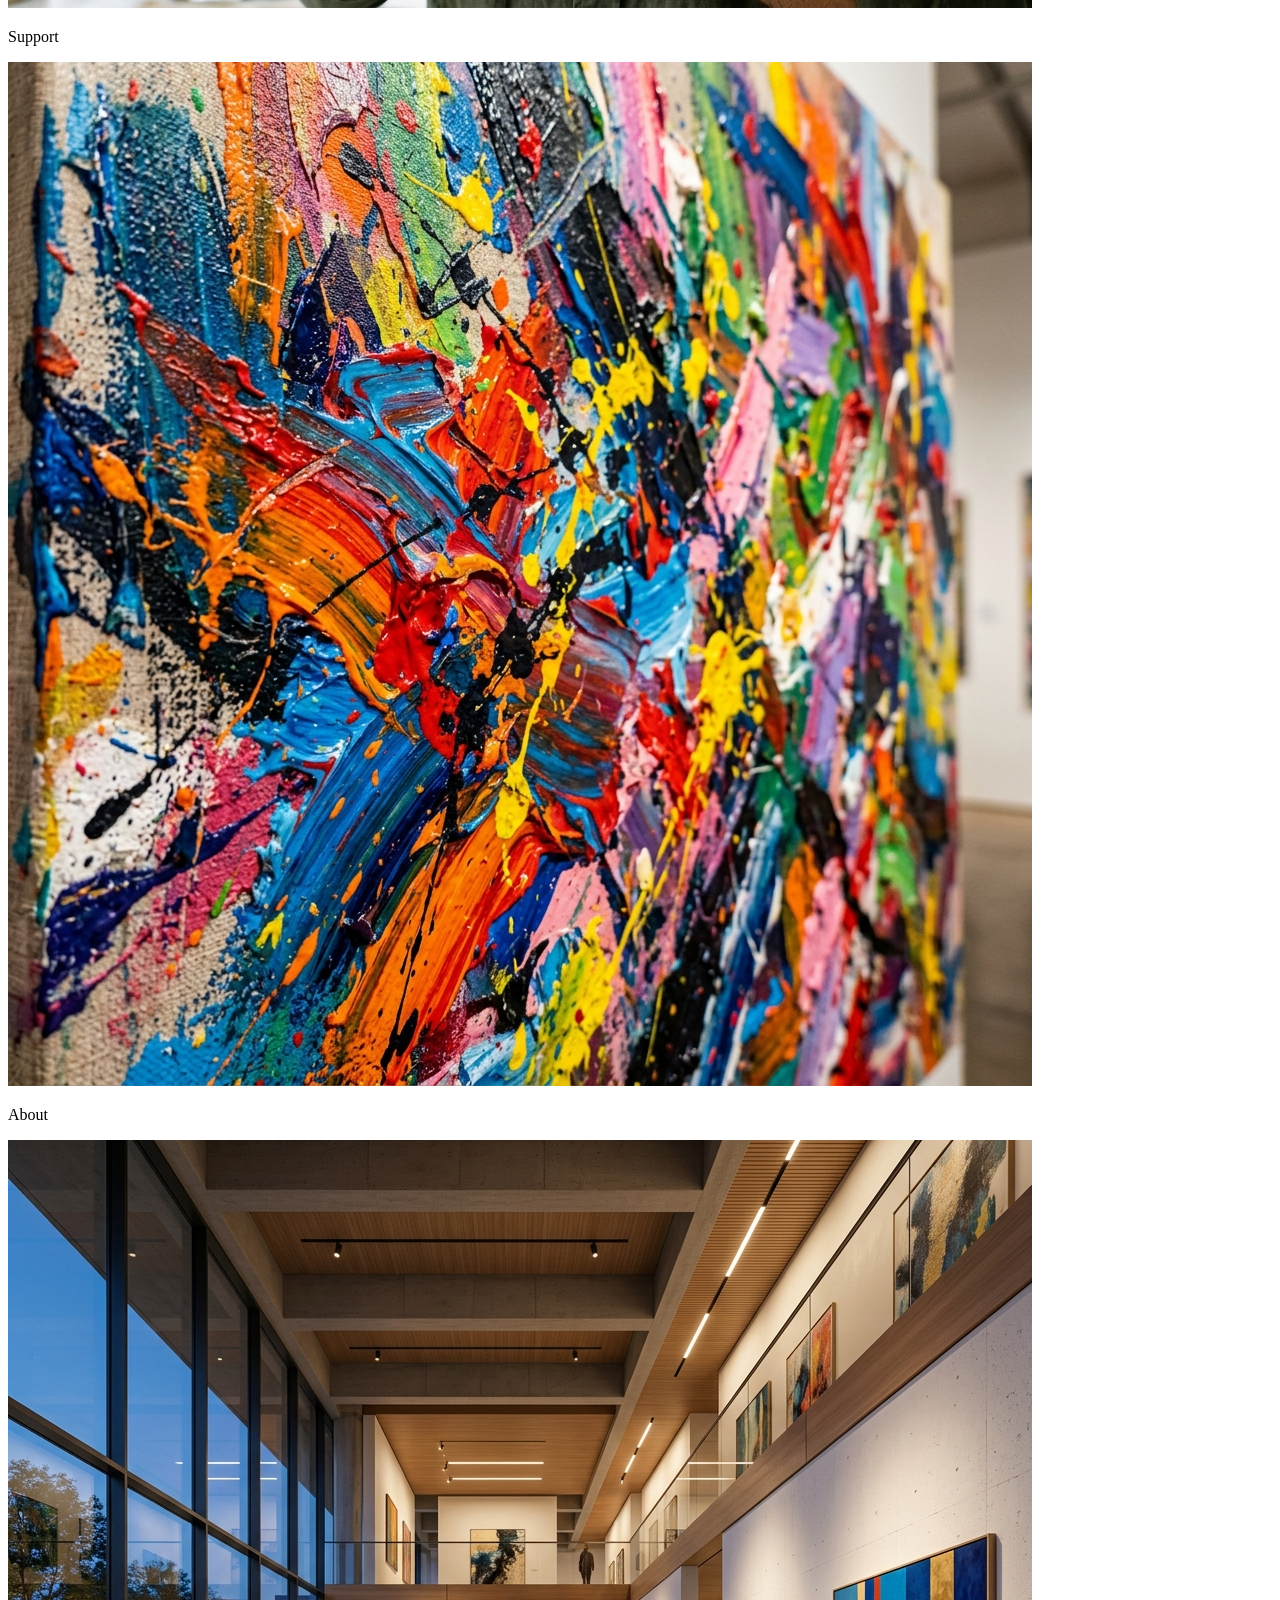
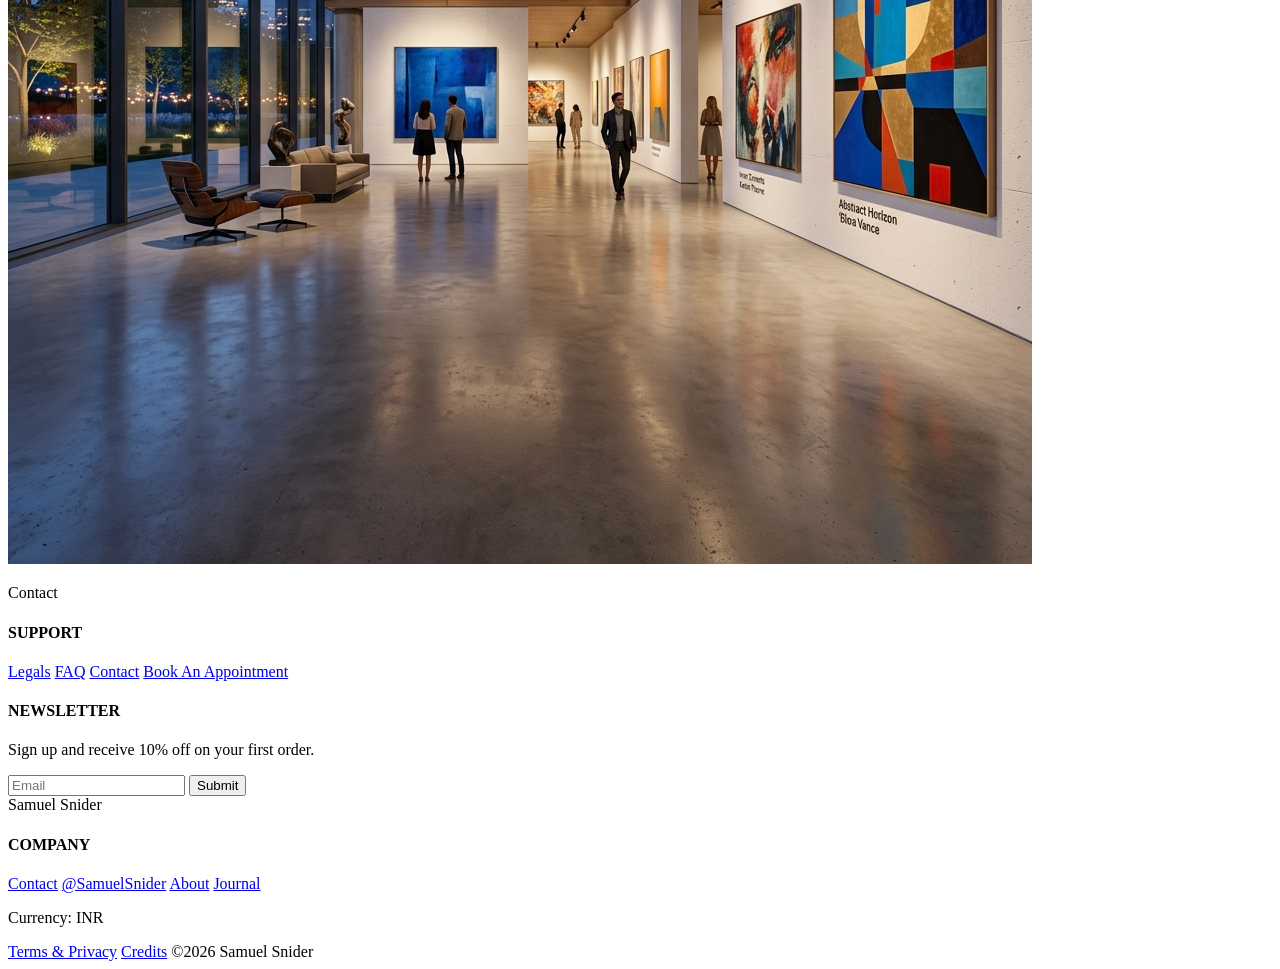
==== commit cd1d364c: "Refactor add function to accept parameters" ====
--- a/index.html
+++ b/index.html
@@ -1,684 +1,267 @@
 <!DOCTYPE html>
 <html lang="en">
 <head>
-<meta charset="UTF-8">
-<meta name="viewport" content="width=device-width, initial-scale=1.0">
-<title>Tanu — Contemporary Indian Art Gallery</title>
-<link rel="preconnect" href="https://fonts.googleapis.com">
-<link href="https://fonts.googleapis.com/css2?family=Fraunces:ital,opsz,wght@0,9..144,300;0,9..144,500;0,9..144,600;1,9..144,400&family=Inter:wght@400;500;600&family=IBM+Plex+Mono:wght@400;500&display=swap" rel="stylesheet">
-<style>
-  :root{
-    --ink:#1c2333;
-    --ink-deep:#141a27;
-    --ivory:#f3eee2;
-    --ivory-dim:#c9c3b3;
-    --marigold:#e7a33e;
-    --marigold-dim:#a9793a;
-    --oxblood:#7d2434;
-    --line: rgba(243,238,226,0.14);
-    --radius: 2px;
-  }
-  *{box-sizing:border-box;margin:0;padding:0;}
-  html{scroll-behavior:smooth;}
-  body{
-    background:var(--ink);
-    color:var(--ivory);
-    font-family:'Inter',sans-serif;
-    font-size:16px;
-    line-height:1.5;
-    overflow-x:hidden;
-  }
-  a{color:inherit;text-decoration:none;}
-  ul{list-style:none;}
-  img,svg{display:block;max-width:100%;}
-  .wrap{max-width:1280px;margin:0 auto;padding:0 40px;}
-  .eyebrow{
-    font-family:'IBM Plex Mono',monospace;
-    font-size:11px;
-    letter-spacing:0.18em;
-    text-transform:uppercase;
-    color:var(--marigold);
-  }
-  h1,h2,h3{font-family:'Fraunces',serif;font-weight:500;letter-spacing:-0.01em;}
-  @media (prefers-reduced-motion: reduce){
-    *{animation:none !important; transition:none !important;}
-  }
-
-  /* ---------- NAV ---------- */
-  header{
-    position:sticky;top:0;z-index:50;
-    background:rgba(28,35,51,0.86);
-    backdrop-filter:blur(10px);
-    border-bottom:1px solid var(--line);
-  }
-  .nav{
-    display:flex;align-items:center;justify-content:space-between;
-    padding:22px 0;
-  }
-  .logo{
-    font-family:'Fraunces',serif;font-size:26px;font-weight:600;
-    letter-spacing:0.02em;
-    display:flex;align-items:baseline;gap:8px;
-  }
-  .logo span{
-    font-family:'IBM Plex Mono',monospace;
-    font-size:10px;color:var(--ivory-dim);letter-spacing:0.14em;
-    text-transform:uppercase;font-weight:400;
-  }
-  .nav-links{display:flex;gap:36px;font-size:14px;}
-  .nav-links a{
-    position:relative;padding-bottom:4px;color:var(--ivory-dim);
-    transition:color .2s ease;
-  }
-  .nav-links a:hover, .nav-links a:focus-visible{color:var(--ivory);}
-  .nav-links a::after{
-    content:"";position:absolute;left:0;bottom:0;width:0;height:1px;
-    background:var(--marigold);transition:width .25s ease;
-  }
-  .nav-links a:hover::after{width:100%;}
-  .nav-icons{display:flex;gap:20px;align-items:center;font-size:13px;color:var(--ivory-dim);}
-  .nav-icons button{
-    background:none;border:1px solid var(--line);color:var(--ivory);
-    font-family:'IBM Plex Mono',monospace;font-size:12px;
-    padding:8px 14px;border-radius:var(--radius);cursor:pointer;
-    transition:border-color .2s ease, color .2s ease;
-  }
-  .nav-icons button:hover{border-color:var(--marigold);color:var(--marigold);}
-
-  /* ---------- HERO ---------- */
-  .hero{
-    position:relative;
-    padding:100px 0 120px;
-    display:grid;grid-template-columns:1.1fr 0.9fr;gap:60px;align-items:center;
-    border-bottom:1px solid var(--line);
-  }
-  .hero-copy .eyebrow{margin-bottom:22px;display:block;}
-  .hero h1{
-    font-size:clamp(42px,5.2vw,74px);
-    line-height:0.98;
-    font-weight:500;
-  }
-  .hero h1 em{
-    font-style:italic;font-weight:300;color:var(--marigold);
-  }
-  .hero p{
-    max-width:440px;margin-top:26px;color:var(--ivory-dim);font-size:16px;
-  }
-  .hero-cta{margin-top:40px;display:flex;gap:16px;align-items:center;}
-  .btn-primary{
-    background:var(--marigold);color:var(--ink-deep);
-    font-family:'IBM Plex Mono',monospace;font-size:13px;letter-spacing:0.04em;
-    padding:15px 28px;border-radius:var(--radius);font-weight:500;
-    transition:transform .2s ease, background .2s ease;
-    display:inline-block;
-  }
-  .btn-primary:hover{background:#f0b45c;transform:translateY(-2px);}
-  .btn-ghost{
-    font-family:'IBM Plex Mono',monospace;font-size:13px;color:var(--ivory-dim);
-    border-bottom:1px solid var(--line);padding-bottom:4px;
-    transition:color .2s ease,border-color .2s ease;
-  }
-  .btn-ghost:hover{color:var(--ivory);border-color:var(--ivory);}
-
-  .hero-art{position:relative;display:flex;justify-content:center;}
-  .frame{
-    position:relative;padding:14px;
-  }
-  .frame::before,.frame::after,
-  .frame .corner-tl,.frame .corner-br{
-    content:"";position:absolute;width:22px;height:22px;
-    border:1.5px solid var(--marigold);
-  }
-  .frame::before{top:0;left:0;border-right:none;border-bottom:none;}
-  .frame::after{bottom:0;right:0;border-left:none;border-top:none;}
-  .frame .corner-tl{top:0;right:0;border-left:none;border-bottom:none;}
-  .frame .corner-br{bottom:0;left:0;border-right:none;border-top:none;}
-  .hero-art .frame{padding:20px;}
-  .hero-art svg{width:360px;height:440px;}
-
-  /* ---------- SECTION LABELS ---------- */
-  section{padding:100px 0;border-bottom:1px solid var(--line);}
-  .section-head{
-    display:flex;justify-content:space-between;align-items:flex-end;
-    margin-bottom:56px;gap:24px;flex-wrap:wrap;
-  }
-  .section-head h2{font-size:clamp(30px,3.4vw,44px);}
-  .section-head .num{
-    font-family:'IBM Plex Mono',monospace;color:var(--marigold-dim);
-    font-size:13px;letter-spacing:0.1em;
-  }
-
-  /* ---------- TABS ---------- */
-  .tabs{display:flex;gap:10px;margin-bottom:48px;flex-wrap:wrap;}
-  .tab{
-    font-family:'IBM Plex Mono',monospace;font-size:12px;letter-spacing:0.05em;
-    text-transform:uppercase;padding:10px 18px;border:1px solid var(--line);
-    border-radius:20px;cursor:pointer;background:none;color:var(--ivory-dim);
-    transition:all .2s ease;
-  }
-  .tab.active,.tab:hover{border-color:var(--marigold);color:var(--marigold);}
-
-  /* ---------- GALLERY GRID ---------- */
-  .gallery-grid{
-    display:grid;grid-template-columns:repeat(4,1fr);gap:36px;
-  }
-  .piece .frame{width:100%;}
-  .piece svg{width:100%;height:220px;}
-  .placard{
-    margin-top:18px;padding-top:14px;border-top:1px solid var(--line);
-  }
-  .placard .p-title{font-family:'Fraunces',serif;font-size:19px;font-weight:500;}
-  .placard .p-artist{color:var(--marigold);font-size:13px;margin-top:4px;}
-  .placard .p-meta{
-    display:flex;justify-content:space-between;margin-top:12px;
-    font-family:'IBM Plex Mono',monospace;font-size:12px;color:var(--ivory-dim);
-  }
-  .piece{transition:transform .25s ease;}
-  .piece:hover{transform:translateY(-6px);}
-
-  /* ---------- CURATOR SCROLL ---------- */
-  .scroll-row{
-    display:flex;gap:32px;overflow-x:auto;padding-bottom:16px;
-    scrollbar-width:thin;scrollbar-color:var(--marigold-dim) transparent;
-  }
-  .scroll-row .piece{min-width:260px;flex:0 0 auto;}
-  .scroll-row .piece svg{height:200px;}
-
-  /* ---------- ARTIST IN FOCUS ---------- */
-  .artists{display:grid;grid-template-columns:repeat(4,1fr);gap:36px;}
-  .artist-card{text-align:center;}
-  .artist-ring{
-    width:150px;height:150px;border-radius:50%;margin:0 auto 20px;
-    border:1px solid var(--line);padding:6px;position:relative;
-  }
-  .artist-ring::before{
-    content:"";position:absolute;inset:-8px;border-radius:50%;
-    border:1px dashed var(--marigold-dim);
-  }
-  .artist-ring svg{width:100%;height:100%;border-radius:50%;}
-  .artist-card h3{font-size:17px;font-weight:500;}
-  .artist-card p{color:var(--ivory-dim);font-size:13px;margin-top:4px;font-family:'IBM Plex Mono',monospace;}
-
-  /* ---------- TRUST STRIP ---------- */
-  .trust{
-    padding:56px 0;border-bottom:1px solid var(--line);
-    display:grid;grid-template-columns:repeat(4,1fr);gap:20px;
-  }
-  .trust-item{
-    display:flex;gap:16px;align-items:flex-start;
-  }
-  .trust-item .glyph{
-    width:38px;height:38px;flex:0 0 auto;color:var(--marigold);
-  }
-  .trust-item h4{font-family:'IBM Plex Mono',monospace;font-size:13px;letter-spacing:0.06em;text-transform:uppercase;}
-  .trust-item p{color:var(--ivory-dim);font-size:13px;margin-top:4px;}
-
-  /* ---------- TESTIMONIALS ---------- */
-  .testimonials{display:grid;grid-template-columns:1fr 1fr;gap:40px;}
-  .testimonial{
-    border:1px solid var(--line);padding:36px;position:relative;
-  }
-  .testimonial .quote-mark{
-    font-family:'Fraunces',serif;font-size:60px;color:var(--marigold-dim);
-    line-height:0.4;font-style:italic;
-  }
-  .testimonial p{margin-top:14px;color:var(--ivory-dim);font-size:15.5px;line-height:1.7;}
-  .testimonial .who{
-    margin-top:22px;display:flex;align-items:center;gap:12px;
-  }
-  .who .dot{width:8px;height:8px;background:var(--marigold);border-radius:50%;}
-  .who span{font-family:'IBM Plex Mono',monospace;font-size:12px;color:var(--ivory-dim);}
-  .who strong{font-family:'Fraunces',serif;font-weight:500;font-size:15px;}
-
-  /* ---------- ABOUT ---------- */
-  .about{display:grid;grid-template-columns:0.9fr 1.1fr;gap:70px;align-items:center;}
-  .about h2{font-size:clamp(28px,3vw,40px);margin-bottom:22px;}
-  .about p{color:var(--ivory-dim);font-size:15.5px;line-height:1.8;max-width:520px;}
-  .about-mark{
-    font-family:'Fraunces',serif;font-size:140px;font-style:italic;font-weight:300;
-    color:transparent;-webkit-text-stroke:1px var(--marigold-dim);line-height:1;
-  }
-
-  /* ---------- FOOTER ---------- */
-  footer{padding:80px 0 40px;}
-  .footer-top{
-    display:grid;grid-template-columns:1.4fr 0.8fr 0.8fr 1fr;gap:50px;
-    padding-bottom:60px;border-bottom:1px solid var(--line);
-  }
-  .footer-top h5{
-    font-family:'IBM Plex Mono',monospace;font-size:12px;letter-spacing:0.1em;
-    text-transform:uppercase;color:var(--ivory-dim);margin-bottom:20px;
-  }
-  .footer-top li{margin-bottom:12px;font-size:14px;}
-  .footer-top li a:hover{color:var(--marigold);}
-  .footer-brand .logo{margin-bottom:16px;}
-  .footer-brand p{color:var(--ivory-dim);font-size:14px;max-width:280px;margin-bottom:24px;}
-  .newsletter-form{display:flex;border-bottom:1px solid var(--ivory-dim);max-width:280px;}
-  .newsletter-form input{
-    background:none;border:none;color:var(--ivory);padding:10px 0;flex:1;
-    font-family:'Inter',sans-serif;font-size:14px;outline:none;
-  }
-  .newsletter-form input::placeholder{color:var(--ivory-dim);}
-  .newsletter-form button{
-    background:none;border:none;color:var(--marigold);font-family:'IBM Plex Mono',monospace;
-    font-size:12px;letter-spacing:0.05em;cursor:pointer;padding:10px 0;
-  }
-  .footer-bottom{
-    display:flex;justify-content:space-between;align-items:center;padding-top:30px;
-    font-size:13px;color:var(--ivory-dim);flex-wrap:wrap;gap:16px;
-  }
-  .socials{display:flex;gap:18px;}
-  .socials a{color:var(--ivory-dim);transition:color .2s ease;}
-  .socials a:hover{color:var(--marigold);}
-
-  @media (max-width:1000px){
-    .hero{grid-template-columns:1fr;padding-top:60px;}
-    .hero-art{order:-1;}
-    .gallery-grid{grid-template-columns:repeat(2,1fr);}
-    .artists{grid-template-columns:repeat(2,1fr);}
-    .trust{grid-template-columns:repeat(2,1fr);}
-    .testimonials{grid-template-columns:1fr;}
-    .about{grid-template-columns:1fr;}
-    .about-mark{display:none;}
-    .footer-top{grid-template-columns:1fr 1fr;}
-    .nav-links{display:none;}
-  }
-  @media (max-width:600px){
-    .wrap{padding:0 20px;}
-    .gallery-grid{grid-template-columns:1fr;}
-    .artists{grid-template-columns:1fr;}
-    .trust{grid-template-columns:1fr;}
-    .footer-top{grid-template-columns:1fr;gap:36px;}
-  }
-
-  
-  .hero {
-    position: relative;
-    background: url("Images/exhibition.png") center center / cover no-repeat;
-    min-height: 100vh;
-    }
-
-    .hero::before {
-        content: "";
-        position: absolute;
-        inset: 0;
-        background: rgba(0, 0, 0, 0.45);
-    }
-
-    .hero-copy,
-    .hero-art {
-        position: relative;
-        z-index: 1;
-    }
-    
-</style>
+    <meta charset="UTF-8">
+    <meta name="viewport" content="width=device-width, initial-scale=1.0">
+    <title>Experience with Art</title>
+    <link rel="stylesheet" href="Home.css">
 </head>
 <body>
 
-<header>
-  <div class="wrap nav">
-    <div class="logo">Tanu <span>Art House · Est. 2007</span></div>
-    <nav class="nav-links">
-      <a href="#gallery">Paintings</a>
-      <a href="#gallery">Sculpture</a>
-      <a href="#gallery">Prints</a>
-      <a href="#artists">Traditional Arts</a>
-      <a href="#about">About</a>
-    </nav>
-    <div class="nav-icons">
-      <button type="button">Wishlist</button>
-      <button type="button">Cart · 0</button>
-    </div>
-  </div>
-</header>
-<!-- <section class="hero wrap" style="border-left:none;border-right:none;">
-  <div class="hero-copy">
-    <span class="eyebrow">Contemporary &amp; Traditional Indian Art</span>
-    <h1>Art carries<br><em>tanu</em> —<br>bring it home.</h1>
-    <p>A curated collection of paintings, sculpture, and folk art from independent Indian artists — each piece sold with its own story, framed and shipped worldwide.</p>
-    <div class="hero-cta">
-      <a href="#gallery" class="btn-primary">Browse the Collection</a>
-      <a href="#artists" class="btn-ghost">Meet the Artists</a>
-    </div>
-  </div>
-  <div class="hero-art">
-    <div class="frame">
-      <span class="corner-tl"></span><span class="corner-br"></span>
-      <svg viewBox="0 0 300 380" xmlns="http://www.w3.org/2000/svg">
-        <rect width="300" height="380" fill="#241c2e"/>
-        <circle cx="150" cy="140" r="95" fill="#e7a33e" opacity="0.85"/>
-        <path d="M0 260 Q150 190 300 260 L300 380 L0 380 Z" fill="#7d2434"/>
-        <path d="M0 300 Q150 250 300 300 L300 380 L0 380 Z" fill="#c9c3b3" opacity="0.5"/>
-        <circle cx="150" cy="140" r="46" fill="#1c2333"/>
-      </svg>
-    </div>
-  </div>
-</section> -->
-<section class="hero wrap">
-  <div class="hero-copy">
-    <span class="eyebrow">Contemporary &amp; Traditional Indian Art</span>
-    <h1>Art carries<br><em>tanu</em> —<br>bring it home.</h1>
-    <p>A curated collection of paintings, sculpture, and folk art from independent Indian artists — each piece sold with its own story, framed and shipped worldwide.</p>
-    <div class="hero-cta">
-      <a href="#gallery" class="btn-primary">Browse the Collection</a>
-      <a href="#artists" class="btn-ghost">Meet the Artists</a>
-    </div>
-  </div>
-
-  <div class="hero-art">
-    <div class="frame">
-      <span class="corner-tl"></span>
-      <span class="corner-br"></span>
-
-      <svg viewBox="0 0 300 380">
-        <rect width="300" height="380" fill="#241c2e"/>
-        <circle cx="150" cy="140" r="95" fill="#e7a33e" opacity="0.85"/>
-        <path d="M0 260 Q150 190 300 260 L300 380 L0 380 Z" fill="#7d2434"/>
-        <path d="M0 300 Q150 250 300 300 L300 380 L0 380 Z" fill="#c9c3b3" opacity="0.5"/>
-        <circle cx="150" cy="140" r="46" fill="#1c2333"/>
-      </svg>
-    </div>
-  </div>
+    <header>
+        <nav>
+            <div class="nav-left">
+                <!-- <a href="#">Shop</a> -->
+                <div class="dropdown">
+                <a href="#" class="dropbtn">Shop</a>
+
+                <div class="dropdown-content">
+                    <a href="#">Drop1</a>
+                    <a href="#">Drop2</a>
+                    <a href="#">Drop3</a>
+                </div>
+            </div>
+                <a href="#">Explore</a>
+            </div>
+
+            <div class="logo">
+                Explore Art
+            </div>
+
+            <div class="nav-right">
+                <a href="#">Cart 0</a>
+                <!-- <a href="#">About</a> -->
+                <a href="About.html">About</a>
+            </div>
+        </nav>
+    </header>
+
+    <section class="hero">
+        <img src="Images/gallery.png" alt="Hero Image">
+    </section>
+
+    <!-- Collection Section -->
+<section class="collection-section">
+
+    <div class="collection-top">
+
+        <div class="collection-left">
+            <h3>EXPERIENCE THE JOY OF OUR <br> NEW COLLECTION</h3>
+
+            <a href="#">Discover</a>
+        </div>
+
+        <div class="collection-right">
+            <p>
+                Linen is an ancient fiber yet it carries the significance of its
+                history with such ease. It moves with you, breathes with your body,
+                and even its wrinkles are enchanting. The particular linens we used
+                in our latest collection were sourced from small family mills in
+                Ireland: human scale operations not unlike ours. You will not find
+                fabrics better than these.
+            </p>
+        </div>
+
+    </div>
+
+    <div class="collection-video">
+        <video autoplay muted loop playsinline>
+            <source src="Images/sample_video.mp4" type="video/mp4">
+            Your browser does not support the video tag.
+        </video>
+    </div>
+
+    <div class="gallery-grid">
+
+        <div class="piece">
+        <div class="frame">
+            <span class="corner-tl"></span><span class="corner-br"></span>
+            <!-- <svg viewBox="0 0 240 220" xmlns="http://www.w3.org/2000/svg"> -->
+            <!-- <svg> -->
+                <img src="Images/gallery.png" height="220" width="240">
+            <rect width="240" height="220" fill="#2a3145"/>
+            <path d="M0 150 L80 60 L140 130 L200 40 L240 100 L240 220 L0 220 Z" fill="#e7a33e"/>
+            <path d="M0 190 L100 130 L240 190 L240 220 L0 220 Z" fill="#7d2434" opacity="0.9"/>
+            <!-- </svg> -->
+        </div>
+        <div class="placard">
+            <div class="p-title">Terracotta Horizon</div>
+            <!-- <div class="p-artist">Meera Kulkarni</div> -->
+            <div class="p-meta"><span>24 × 30 in · Acrylic</span><span>₹42,000</span></div>
+        </div>
+        </div>
+
+        <div class="piece">
+        <div class="frame">
+            <span class="corner-tl"></span><span class="corner-br"></span>
+            <!-- <svg viewBox="0 0 240 220" xmlns="http://www.w3.org/2000/svg"> -->
+            <rect width="240" height="220" fill="#1e2436"/>
+            <img src="Images/PSX1.jpeg" height="220" width="240">
+            <!-- </svg> -->
+        </div>
+        <div class="placard">
+            <div class="p-title">Mandala No. 7</div>
+            <!-- <div class="p-artist">Arvind Rao</div> -->
+            <div class="p-meta"><span>18 × 18 in · Ink</span><span>₹21,500</span></div>
+        </div>
+        </div>
+
+        <div class="piece">
+        <div class="frame">
+            <span class="corner-tl"></span><span class="corner-br"></span>
+            <img src="Images/PSX2.jpg" height="220" width="240">
+        </div>
+        <div class="placard">
+            <div class="p-title">Village at Dusk</div>
+            <!-- <div class="p-artist">Sunita Devi</div> -->
+            <div class="p-meta"><span>16 × 24 in · Folk Art</span><span>₹18,000</span></div>
+        </div>
+        </div>
+
+        <div class="piece">
+        <div class="frame">
+            <span class="corner-tl"></span><span class="corner-br"></span>
+            <img src="Images/PSX3.png" height="220" width="240">
+        </div>
+        <div class="placard">
+            <div class="p-title">Nested Threshold</div>
+            <!-- <div class="p-artist">Devika Iyer</div> -->
+            <div class="p-meta"><span>36 × 36 in · Bronze relief</span><span>₹68,000</span></div>
+        </div>
+        </div>
+    </div>
+
+    <div class="contact-section">
+        <!-- Left Side -->
+        <div class="left-content">
+            <h2>Get in Touch</h2>
+            <p> Every Samuel Snider garment begins in our Brooklyn studio where our small team works on every detail. 
+                The studio is a collaborative space where input is valued and decisions are made together. 
+                We value originality in process, refining ideas, folding in feedback, and evolving thoughtfully.
+                Each garment is patterned, cut, sewn and refined in-studio, then produced with care in New York’s Garment District. 
+                This proximity allows for hands-on attention at every stage and helps maintain the integrity of our work. 
+                It also allows us to work at a pace that prioritizes quality over scale. 
+                Our knitwear, which requires different expertise, is crafted internationally by artisans who share our values
+            </p>
+        </div>
+
+        <!-- Right Side -->
+        <div class="right-content">
+            <img src="Images/PSX3.png">
+        </div>
+
+    </div>
+
+    <div class="sale-item">
+        <img src="Images/PSX3.png">
+        <!-- <img src="Images/PSX1.jpeg" alt=""> -->
+    </div>
+
+    <div class="sale-item">
+        <img src="Images/PSX2.jpg" alt="">
+    </div>
+
+    <div class="sale-item">
+        <img src="Images/PSX3.png" alt="">
+    </div>
+    <div class="sale-item">
+        <img src="Images/PSX4.jpg" alt="">
+    </div>
 </section>
 
-<section id="gallery" class="wrap">
-  <div class="section-head">
-    <h2>New Arrivals</h2>
-    <span class="num">04 pieces — updated weekly</span>
-  </div>
-  <div class="tabs">
-    <button class="tab active">All</button>
-    <button class="tab">Painting</button>
-    <button class="tab">Sculpture</button>
-    <button class="tab">Traditional</button>
-    <button class="tab">Print</button>
-  </div>
-  <div class="gallery-grid">
-
-    <div class="piece">
-      <div class="frame">
-        <span class="corner-tl"></span><span class="corner-br"></span>
-        <!-- <svg viewBox="0 0 240 220" xmlns="http://www.w3.org/2000/svg"> -->
-        <!-- <svg> -->
-            <img src="Images/gallery.png" height="220" width="240">
-          <rect width="240" height="220" fill="#2a3145"/>
-          <path d="M0 150 L80 60 L140 130 L200 40 L240 100 L240 220 L0 220 Z" fill="#e7a33e"/>
-          <path d="M0 190 L100 130 L240 190 L240 220 L0 220 Z" fill="#7d2434" opacity="0.9"/>
-        <!-- </svg> -->
-      </div>
-      <div class="placard">
-        <div class="p-title">Terracotta Horizon</div>
-        <!-- <div class="p-artist">Meera Kulkarni</div> -->
-        <div class="p-meta"><span>24 × 30 in · Acrylic</span><span>₹42,000</span></div>
-      </div>
-    </div>
-
-    <div class="piece">
-      <div class="frame">
-        <span class="corner-tl"></span><span class="corner-br"></span>
-        <!-- <svg viewBox="0 0 240 220" xmlns="http://www.w3.org/2000/svg"> -->
-          <rect width="240" height="220" fill="#1e2436"/>
-          <img src="Images/PSX1.jpeg" height="220" width="240">
-        <!-- </svg> -->
-      </div>
-      <div class="placard">
-        <div class="p-title">Mandala No. 7</div>
-        <!-- <div class="p-artist">Arvind Rao</div> -->
-        <div class="p-meta"><span>18 × 18 in · Ink</span><span>₹21,500</span></div>
-      </div>
-    </div>
-
-    <div class="piece">
-      <div class="frame">
-        <span class="corner-tl"></span><span class="corner-br"></span>
-          <img src="Images/PSX2.jpg" height="220" width="240">
-      </div>
-      <div class="placard">
-        <div class="p-title">Village at Dusk</div>
-        <!-- <div class="p-artist">Sunita Devi</div> -->
-        <div class="p-meta"><span>16 × 24 in · Folk Art</span><span>₹18,000</span></div>
-      </div>
-    </div>
-
-    <div class="piece">
-      <div class="frame">
-        <span class="corner-tl"></span><span class="corner-br"></span>
-        <img src="Images/PSX3.png" height="220" width="240">
-      </div>
-      <div class="placard">
-        <div class="p-title">Nested Threshold</div>
-        <!-- <div class="p-artist">Devika Iyer</div> -->
-        <div class="p-meta"><span>36 × 36 in · Bronze relief</span><span>₹68,000</span></div>
-      </div>
-    </div>
-
-  </div>
-</section>
-
-<section class="wrap">
-  <div class="section-head">
-    <h2>Curator's Pick</h2>
-    <span class="num">selected by our gallery team</span>
-  </div>
-  <div class="scroll-row">
-    <div class="piece">
-      <div class="frame">
-        <span class="corner-tl"></span><span class="corner-br"></span>
-        <svg viewBox="0 0 240 200" xmlns="http://www.w3.org/2000/svg">
-          <rect width="240" height="200" fill="#2c1f2a"/>
-          <path d="M0 130 C60 90 100 160 160 110 S240 60 240 60 L240 200 L0 200 Z" fill="#e7a33e"/>
-        </svg>
-      </div>
-      <div class="placard">
-        <div class="p-title">Before the Monsoon</div>
-        <div class="p-artist">Rohan Ghosh</div>
-        <div class="p-meta"><span>30 × 40 in</span><span>₹1,00,000</span></div>
-      </div>
-    </div>
-    <div class="piece">
-      <div class="frame">
-        <span class="corner-tl"></span><span class="corner-br"></span>
-        <svg viewBox="0 0 240 200" xmlns="http://www.w3.org/2000/svg">
-          <rect width="240" height="200" fill="#1c2333"/>
-          <circle cx="80" cy="100" r="55" fill="#7d2434"/>
-          <circle cx="160" cy="100" r="55" fill="#e7a33e" opacity="0.8"/>
-        </svg>
-      </div>
-      <div class="placard">
-        <div class="p-title">Twin Suns</div>
-        <div class="p-artist">Ila Bhatt</div>
-        <div class="p-meta"><span>42 × 30 in</span><span>₹3,15,000</span></div>
-      </div>
-    </div>
-    <div class="piece">
-      <div class="frame">
-        <span class="corner-tl"></span><span class="corner-br"></span>
-        <svg viewBox="0 0 240 200" xmlns="http://www.w3.org/2000/svg">
-          <rect width="240" height="200" fill="#28324a"/>
-          <path d="M20 180 L60 60 L100 180 Z" fill="#c9c3b3"/>
-          <path d="M110 180 L150 20 L190 180 Z" fill="#e7a33e"/>
-        </svg>
-      </div>
-      <div class="placard">
-        <div class="p-title">Chaos in the Palace</div>
-        <div class="p-artist">Naina Somani</div>
-        <div class="p-meta"><span>42 × 35 in</span><span>₹1,00,000</span></div>
-      </div>
-    </div>
-    <div class="piece">
-      <div class="frame">
-        <span class="corner-tl"></span><span class="corner-br"></span>
-        <svg viewBox="0 0 240 200" xmlns="http://www.w3.org/2000/svg">
-          <rect width="240" height="200" fill="#241c2e"/>
-          <path d="M0 0 L240 0 L240 200 L0 200 Z" fill="#332430"/>
-          <path d="M0 200 Q120 60 240 200 Z" fill="#e7a33e" opacity="0.9"/>
-        </svg>
-      </div>
-      <div class="placard">
-        <div class="p-title">Horizon II</div>
-        <div class="p-artist">Satish Kale</div>
-        <div class="p-meta"><span>42 × 72 in</span><span>₹3,15,000</span></div>
-      </div>
-    </div>
-  </div>
-</section>
-
-<section id="artists" class="wrap">
-  <div class="section-head">
-    <h2>Artist in Focus</h2>
-    <span class="num">the people behind the work</span>
-  </div>
-  <div class="artists">
-    <div class="artist-card">
-      <div class="artist-ring">
-        <svg viewBox="0 0 150 150" xmlns="http://www.w3.org/2000/svg">
-          <rect width="150" height="150" fill="#2a3145"/>
-          <circle cx="75" cy="60" r="30" fill="#e7a33e"/>
-          <rect x="30" y="95" width="90" height="55" fill="#7d2434"/>
-        </svg>
-      </div>
-      <h3>Vanita Gupta</h3>
-      <p>Sculpture, Bronze</p>
-    </div>
-    <div class="artist-card">
-      <div class="artist-ring">
-        <svg viewBox="0 0 150 150" xmlns="http://www.w3.org/2000/svg">
-          <rect width="150" height="150" fill="#332430"/>
-          <circle cx="75" cy="60" r="30" fill="#c9c3b3"/>
-          <rect x="30" y="95" width="90" height="55" fill="#1c2333"/>
-        </svg>
-      </div>
-      <h3>Yuvraj Patil</h3>
-      <p>Figurative Painting</p>
-    </div>
-    <div class="artist-card">
-      <div class="artist-ring">
-        <svg viewBox="0 0 150 150" xmlns="http://www.w3.org/2000/svg">
-          <rect width="150" height="150" fill="#20283c"/>
-          <circle cx="75" cy="60" r="30" fill="#7d2434"/>
-          <rect x="30" y="95" width="90" height="55" fill="#e7a33e"/>
-        </svg>
-      </div>
-      <h3>Nishant Dange</h3>
-      <p>Drawing &amp; Ink</p>
-    </div>
-    <div class="artist-card">
-      <div class="artist-ring">
-        <svg viewBox="0 0 150 150" xmlns="http://www.w3.org/2000/svg">
-          <rect width="150" height="150" fill="#241c2e"/>
-          <circle cx="75" cy="60" r="30" fill="#e7a33e"/>
-          <rect x="30" y="95" width="90" height="55" fill="#332430"/>
-        </svg>
-      </div>
-      <h3>Paritosh Sen</h3>
-      <p>Traditional Drawing</p>
-    </div>
-  </div>
-</section>
-
-<section class="trust wrap" style="padding-top:56px;">
-  <div class="trust-item">
-    <svg class="glyph" viewBox="0 0 38 38" fill="none" xmlns="http://www.w3.org/2000/svg"><circle cx="19" cy="19" r="17" stroke="currentColor" stroke-width="1.5"/><path d="M2 19h34M19 2c4 4.5 6 10 6 17s-2 12.5-6 17c-4-4.5-6-10-6-17s2-12.5 6-17z" stroke="currentColor" stroke-width="1.5"/></svg>
-    <div><h4>Worldwide Shipping</h4><p>Delivered safely, wherever you are</p></div>
-  </div>
-  <div class="trust-item">
-    <svg class="glyph" viewBox="0 0 38 38" fill="none" xmlns="http://www.w3.org/2000/svg"><path d="M19 3l14 6v9c0 9-6 15-14 17C11 33 5 27 5 18V9l14-6z" stroke="currentColor" stroke-width="1.5"/></svg>
-    <div><h4>Trusted Since 2007</h4><p>Two decades curating Indian art</p></div>
-  </div>
-  <div class="trust-item">
-    <svg class="glyph" viewBox="0 0 38 38" fill="none" xmlns="http://www.w3.org/2000/svg"><circle cx="19" cy="19" r="17" stroke="currentColor" stroke-width="1.5"/><path d="M12 20l5 5 9-11" stroke="currentColor" stroke-width="1.5"/></svg>
-    <div><h4>Support 24/7</h4><p>Real people, always reachable</p></div>
-  </div>
-  <div class="trust-item">
-    <svg class="glyph" viewBox="0 0 38 38" fill="none" xmlns="http://www.w3.org/2000/svg"><path d="M19 3l13 5v9c0 8-5 14-13 17-8-3-13-9-13-17V8l13-5z" stroke="currentColor" stroke-width="1.5"/><path d="M19 14v9" stroke="currentColor" stroke-width="1.5"/></svg>
-    <div><h4>Secure Checkout</h4><p>Buyer protection on every order</p></div>
-  </div>
-</section>
-
-<section class="wrap">
-  <div class="section-head">
-    <h2>What Collectors Say</h2>
-  </div>
-  <div class="testimonials">
-    <div class="testimonial">
-      <span class="quote-mark">"</span>
-      <p>The painting arrived quickly and carefully packed. Buying Indian art online has never felt this personal — every piece came with real context about the artist.</p>
-      <div class="who"><span class="dot"></span><strong>Sharmila&nbsp;R.</strong><span>Collector, Bengaluru</span></div>
-    </div>
-    <div class="testimonial">
-      <span class="quote-mark">"</span>
-      <p>What stood out was the curation. It's clear the team spends real time selecting work rather than just listing it — that care shows the moment you land on the site.</p>
-      <div class="who"><span class="dot"></span><strong>Manisha&nbsp;K.</strong><span>Collector, Toronto</span></div>
-    </div>
-  </div>
-</section>
-
-<section id="about" class="wrap">
-  <div class="about">
-    <div class="about-mark">Tanu</div>
-    <div>
-      <h2>A space for Indian art to travel.</h2>
-      <p>Tanu Art House began as a small gallery giving emerging and established Indian artists a way to reach collectors beyond their city. Today the collection spans contemporary painting, sculpture, folk traditions like Madhubani and Warli, and limited-edition prints — each piece sourced directly from the artist's studio and shipped with full provenance.</p>
-    </div>
-  </div>
-</section>
-
-<footer class="wrap">
-  <div class="footer-top">
-    <div class="footer-brand">
-      <div class="logo">Tanu</div>
-      <p>Original Indian paintings, sculpture, and folk art — curated since 2007, shipped worldwide.</p>
-      <form class="newsletter-form" onsubmit="return false;">
-        <input type="email" placeholder="Your email" required>
-        <button type="submit">Join →</button>
-      </form>
-    </div>
-    <div>
-      <h5>Categories</h5>
-      <ul>
-        <li><a href="#">Paintings</a></li>
-        <li><a href="#">Sculpture</a></li>
-        <li><a href="#">Prints</a></li>
-        <li><a href="#">Traditional Arts</a></li>
-      </ul>
-    </div>
-    <div>
-      <h5>Useful Links</h5>
-      <ul>
-        <li><a href="#">Contact Us</a></li>
-        <li><a href="#">Shipping Policy</a></li>
-        <li><a href="#">Return Policy</a></li>
-        <li><a href="#">Privacy Policy</a></li>
-      </ul>
-    </div>
-    <div>
-      <h5>Contact</h5>
-      <ul>
-        <li>Lower Parel, Mumbai, India</li>
-        <li>hello@rasaarthouse.com</li>
-      </ul>
-      <div class="socials" style="margin-top:20px;">
-        <a href="#" aria-label="Instagram">IG</a>
-        <a href="#" aria-label="Facebook">FB</a>
-        <a href="#" aria-label="Pinterest">PT</a>
-      </div>
-    </div>
-  </div>
-  <div class="footer-bottom wrap" style="padding:0;">
-    <span>© 2026 Tanu Art House. All rights reserved.</span>
-    <span>Design concept, built for demonstration</span>
-  </div>
+
+
+
+
+    <script src="Home.js"></script>
+
+    <!-- Footer -->
+<footer class="footer">
+
+    <!-- Top Image Links -->
+    <div class="footer-gallery">
+
+        <div class="gallery-item">
+            <img src="Images/a1.png" alt="">
+            <p>Shop All</p>
+        </div>
+
+        <div class="gallery-item">
+            <img src="Images/a2.png" alt="">
+            <p>Journal</p>
+        </div>
+
+        <div class="gallery-item">
+            <img src="Images/a3.png" alt="">
+            <p>Materials</p>
+        </div>
+
+        <div class="gallery-item">
+            <img src="Images/a4.png" alt="">
+            <p>Support</p>
+        </div>
+
+        <div class="gallery-item">
+            <img src="Images/exhibition.png" alt="">
+            <p>About</p>
+        </div>
+
+        <div class="gallery-item">
+            <img src="Images/hero.png" alt="">
+            <p>Contact</p>
+        </div>
+
+    </div>
+
+    <!-- Bottom Footer -->
+    <div class="footer-bottom">
+
+        <div class="footer-column">
+            <h4>SUPPORT</h4>
+
+            <a href="#">Legals</a>
+            <a href="#">FAQ</a>
+            <a href="#">Contact</a>
+            <a href="#">Book An Appointment</a>
+        </div>
+
+        <div class="footer-column newsletter">
+            <h4>NEWSLETTER</h4>
+
+            <p>Sign up and receive 10% off on your first order.</p>
+
+            <form>
+                <input type="email" placeholder="Email">
+                <button>Submit</button>
+            </form>
+        </div>
+
+        <div class="footer-logo">
+            Samuel Snider
+        </div>
+
+        <div class="footer-column">
+            <h4>COMPANY</h4>
+
+            <a href="#">Contact</a>
+            <a href="#">@SamuelSnider</a>
+            <a href="#">About</a>
+            <a href="#">Journal</a>
+        </div>
+
+        <div class="footer-column footer-right">
+            <p>Currency: INR</p>
+
+            <a href="#">Terms & Privacy</a>
+            <a href="#">Credits</a>
+
+            <span>©2026 Samuel Snider</span>
+        </div>
+
+    </div>
+
 </footer>
 
-<script>
-  const tabs = document.querySelectorAll('.tab');
-  tabs.forEach(tab => {
-    tab.addEventListener('click', () => {
-      tabs.forEach(t => t.classList.remove('active'));
-      tab.classList.add('active');
-    });
-  });
-</script>
 
 </body>
-</html>+</html>
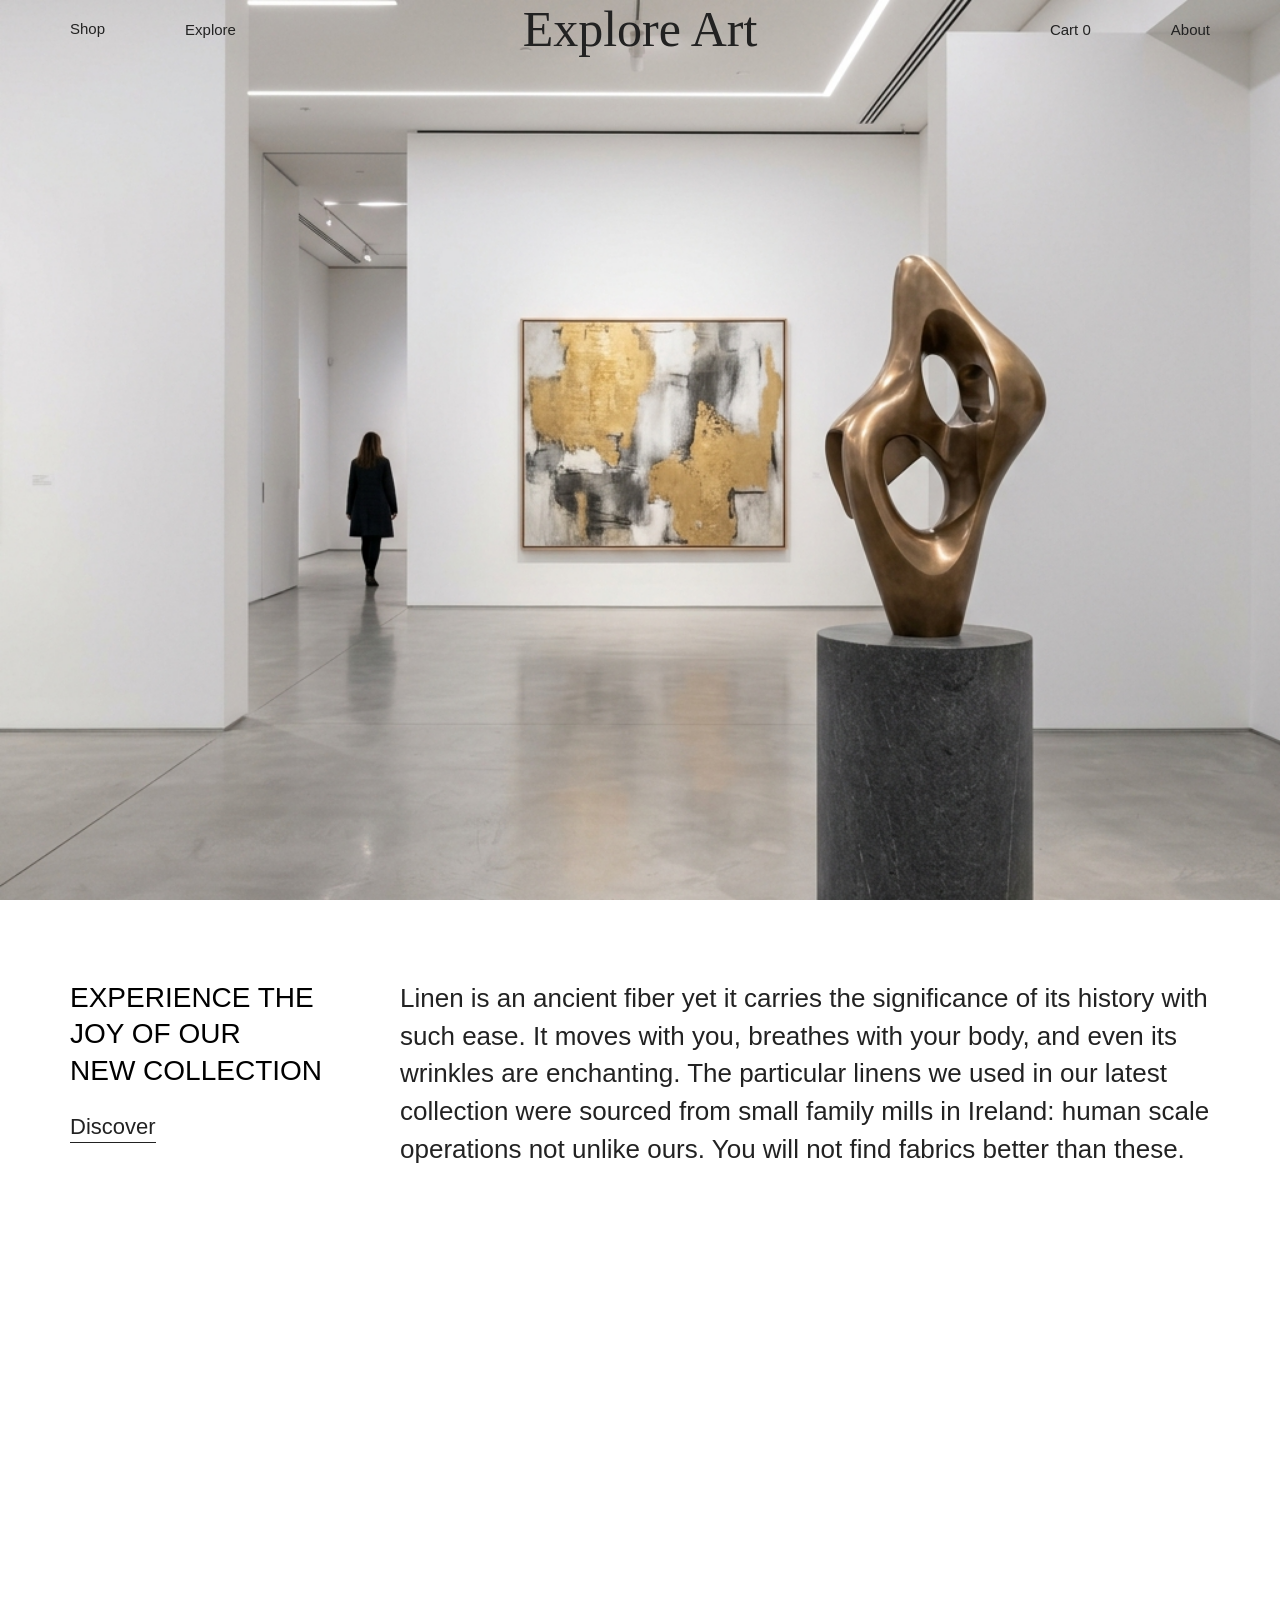
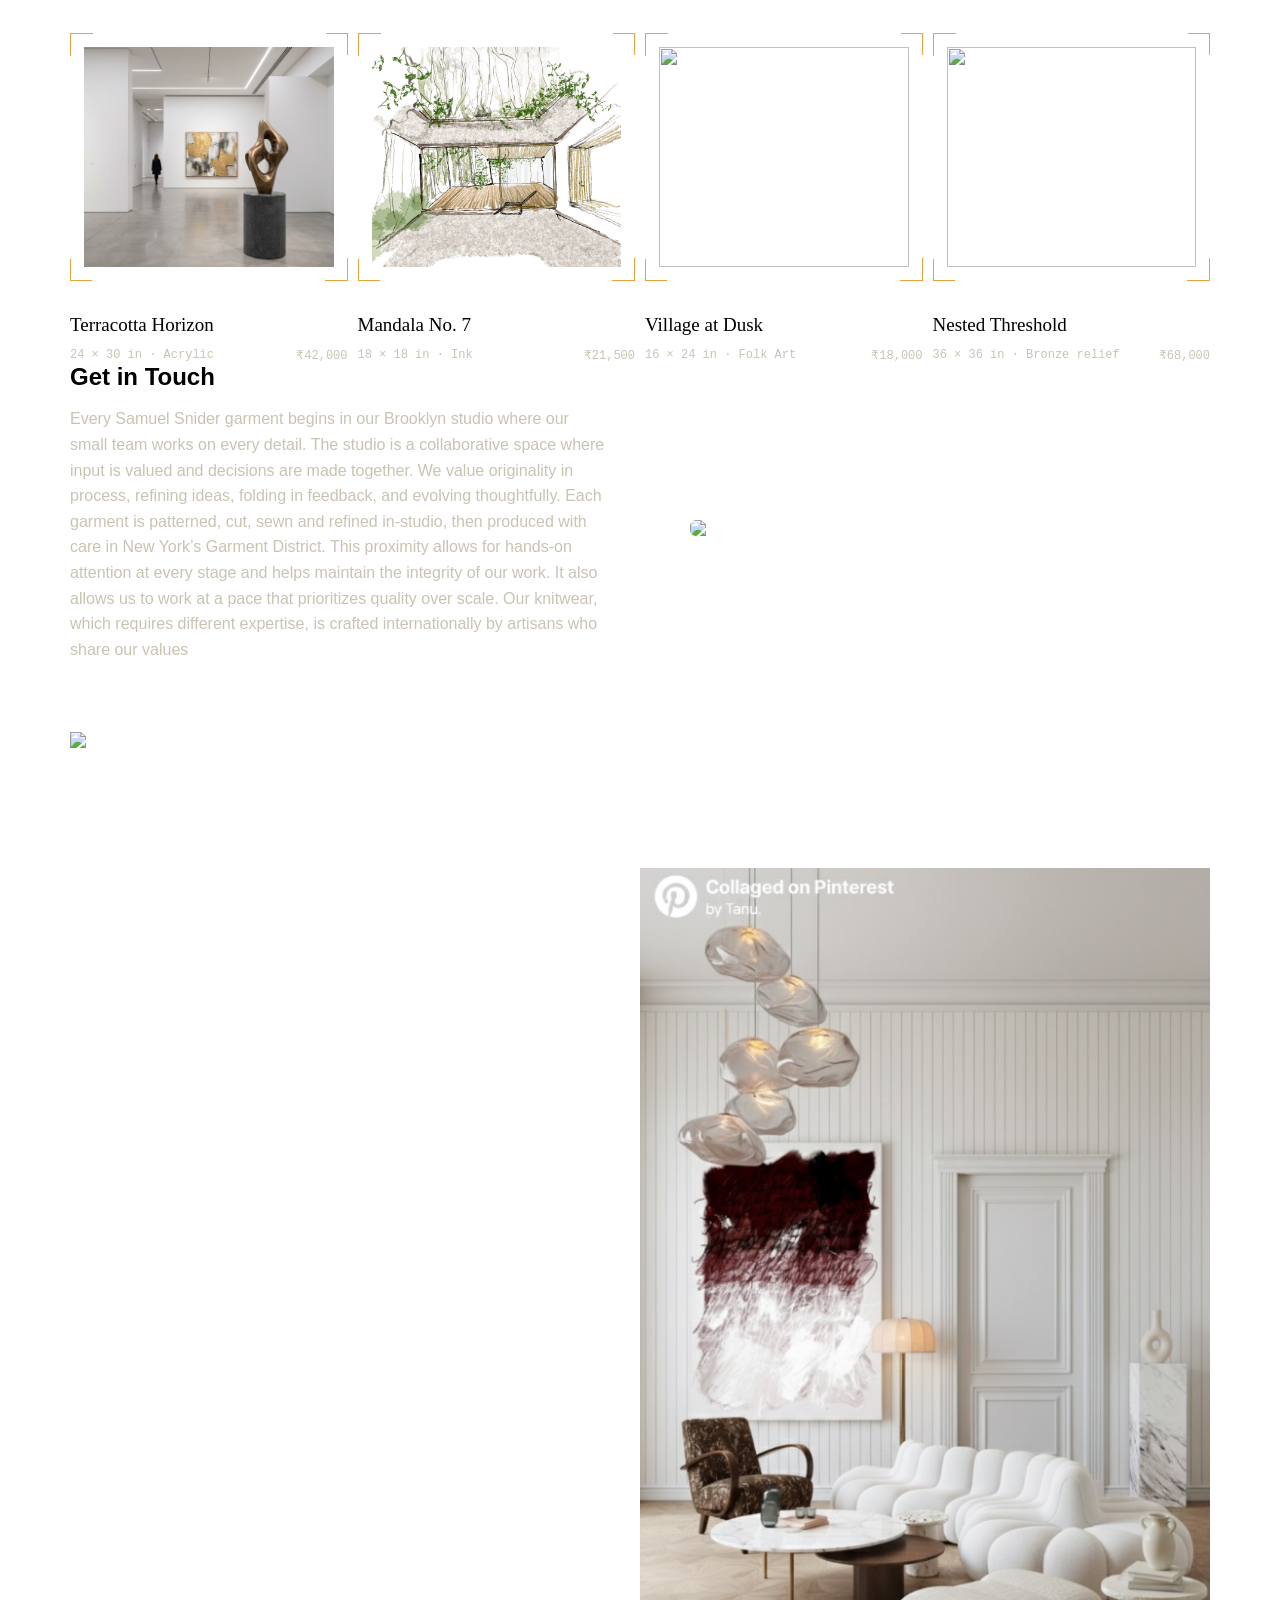
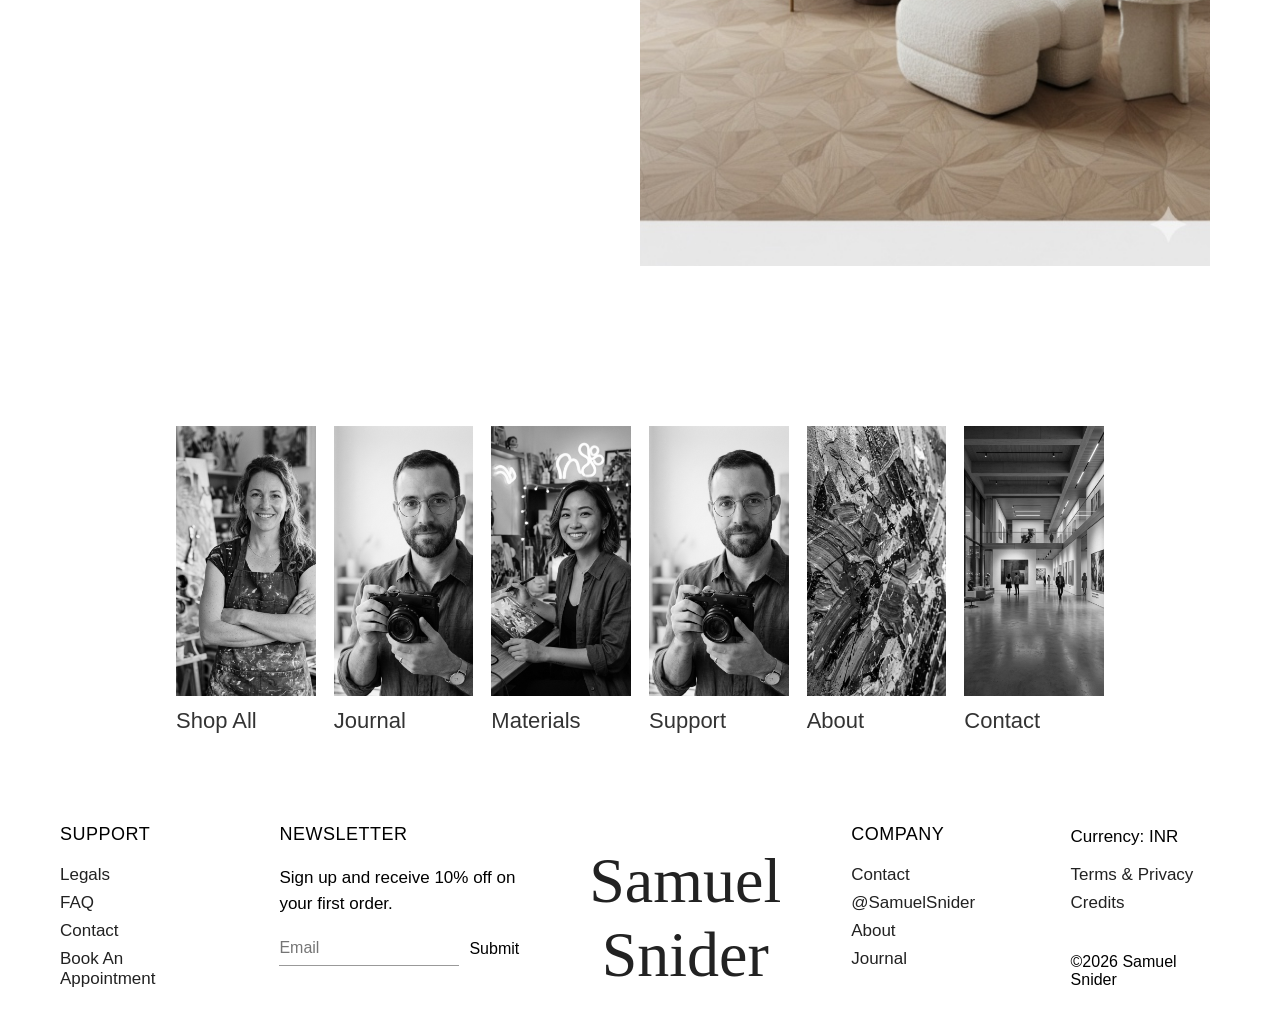
==== commit 7753cd3c: "Update index.html" ====
--- a/index.html
+++ b/index.html
@@ -66,7 +66,8 @@
 
     <div class="collection-video">
         <video autoplay muted loop playsinline>
-            <source src="Images/sample_video.mp4" type="video/mp4">
+            <source src = "https://www.pexels.com/download/video/33187889">
+            <!-- <source src="Images/sample_video.mp4" type="video/mp4"> -->
             Your browser does not support the video tag.
         </video>
     </div>
--- a/Home.css
+++ b/Home.css
@@ -0,0 +1,659 @@
+*{
+    margin:0;
+    padding:0;
+    box-sizing:border-box;
+}
+
+body{
+    font-family: Arial, Helvetica, sans-serif;
+    background:#fff;
+    overflow-x:hidden;
+}
+
+/* Navigation */
+
+header{
+    position:absolute;
+    top:0;
+    left:0;
+    width:100%;
+    z-index:100;
+}
+
+nav{
+    width:100%;
+    padding:20px 70px;
+    display:flex;
+    justify-content:space-between;
+    align-items:center;
+}
+
+.nav-left,
+.nav-right{
+    display:flex;
+    gap:80px;
+    align-items:center;
+}
+
+nav a{
+    text-decoration:none;
+    color:#222;
+    font-size:15px;
+    font-weight:400;
+    transition:.3s;
+}
+
+nav a:hover{
+    opacity:.7;
+}
+
+.logo{
+    position:absolute;
+    left:50%;
+    transform:translateX(-50%);
+    font-size:50px;
+    font-family:Georgia, 'Times New Roman', serif;
+    font-weight:500;
+    color:#222;
+}
+
+/* Hero */
+
+.hero{
+    width:100%;
+    height:100vh;
+}
+
+.hero img{
+    width:100%;
+    height:100%;
+    object-fit:cover;
+    display:block;
+}
+
+/* Responsive */
+
+@media(max-width:992px){
+
+.logo{
+    font-size:42px;
+}
+
+.nav-left,
+.nav-right{
+    gap:30px;
+}
+
+nav{
+    padding:20px;
+}
+
+nav a{
+    font-size:15px;
+}
+
+}
+
+@media(max-width:768px){
+
+nav{
+    flex-direction:column;
+    gap:15px;
+}
+
+.logo{
+    position:static;
+    transform:none;
+    order:-1;
+    font-size:40px;
+}
+
+.nav-left,
+.nav-right{
+    gap:20px;
+}
+
+.hero{
+    height:80vh;
+}
+
+}
+
+@media(max-width:480px){
+
+.logo{
+    font-size:30px;
+}
+
+.nav-left,
+.nav-right{
+    width:100%;
+    justify-content:center;
+}
+
+nav a{
+    font-size:14px;
+}
+
+.hero{
+    height:70vh;
+}
+
+}
+
+/* ===========================
+        FOOTER
+=========================== */
+
+.footer{
+    width:100%;
+    padding:80px 60px 40px;
+    background:#fff;
+}
+
+/* Gallery */
+
+.footer-gallery{
+    display:grid;
+    grid-template-columns:repeat(6,1fr);
+    gap:18px;
+    margin-bottom:90px;
+    width: 80%;
+    margin: 0 auto 90px;
+}
+
+.gallery-item img{
+    width:100%;
+    height:270px;
+    object-fit:cover;
+    display:block;
+    filter:grayscale(100%);
+    transition: filter 0.5s ease, transform 0.5s ease;
+}
+
+.gallery-item:hover img{
+    filter: grayscale(0%);
+    transform: scale(1.03); /* Optional zoom effect */
+}
+
+.gallery-item p{
+    margin-top:12px;
+    font-size:22px;
+    color:#333;
+}
+
+/* Bottom */
+
+.footer-bottom{
+    display:grid;
+    grid-template-columns:1fr 1.3fr 1fr 1fr 1fr;
+    gap:70px;
+    align-items:start;
+}
+
+.footer-column h4{
+    font-size:18px;
+    font-weight:500;
+    margin-bottom:20px;
+    letter-spacing:.5px;
+}
+
+.footer-column a{
+    display:block;
+    text-decoration:none;
+    color:#222;
+    margin-bottom:8px;
+    font-size:17px;
+}
+
+.footer-column p{
+    font-size:17px;
+    line-height:1.5;
+    margin-bottom:15px;
+}
+
+.newsletter form{
+    display:flex;
+    gap:10px;
+    align-items:center;
+}
+
+.newsletter input{
+    border:none;
+    border-bottom:1px solid #999;
+    width:180px;
+    padding:8px 0;
+    font-size:16px;
+    outline:none;
+}
+
+.newsletter button{
+    background:none;
+    border:none;
+    cursor:pointer;
+    font-size:16px;
+}
+
+.footer-logo{
+    font-family:Georgia,serif;
+    font-size:64px;
+    text-align:center;
+    color:#222;
+    margin-top:20px;
+}
+
+.footer-right span{
+    display:block;
+    margin-top:40px;
+    font-size:16px;
+}
+
+/* Responsive */
+
+@media(max-width:1200px){
+
+.footer-gallery{
+    grid-template-columns:repeat(3,1fr);
+}
+
+.footer-bottom{
+    grid-template-columns:repeat(2,1fr);
+}
+
+.footer-logo{
+    grid-column:span 2;
+    margin:40px 0;
+}
+
+}
+
+@media(max-width:768px){
+
+.footer{
+    padding:50px 20px;
+}
+
+.footer-gallery{
+    grid-template-columns:repeat(2,1fr);
+}
+
+.footer-bottom{
+    grid-template-columns:1fr;
+    gap:40px;
+}
+
+.footer-logo{
+    grid-column:auto;
+    font-size:48px;
+    text-align:left;
+}
+
+.newsletter form{
+    flex-direction:column;
+    align-items:flex-start;
+}
+
+.newsletter input{
+    width:100%;
+}
+
+}
+
+@media(max-width:500px){
+
+.footer-gallery{
+    grid-template-columns:1fr;
+}
+
+.gallery-item img{
+    height:220px;
+}
+
+.footer-logo{
+    font-size:38px;
+}
+
+}
+
+/* ==========================
+   COLLECTION SECTION
+========================== */
+
+.collection-section{
+    width:100%;
+    padding:80px 70px;
+    background:#fff;
+}
+
+.collection-top{
+    display:grid;
+    grid-template-columns:260px 1fr;
+    gap:70px;
+    margin-bottom:40px;
+}
+
+.collection-left h3{
+    font-size:28px;
+    font-weight:400;
+    line-height:1.3;
+    text-transform:uppercase;
+    margin-bottom:25px;
+}
+
+.collection-left a{
+    text-decoration:none;
+    color:#222;
+    font-size:22px;
+    border-bottom:1px solid #222;
+    padding-bottom:3px;
+}
+
+.collection-right p{
+    max-width:900px;
+    font-size:26px;
+    line-height:1.45;
+    color:#222;
+}
+
+/* Video */
+
+.collection-video{
+    width:100%;
+}
+
+.collection-video video{
+    width:80%;
+    height:400px;
+    margin-left: 11%;
+    object-fit: contain;
+    display:block;
+}
+
+/* Responsive */
+
+@media (max-width:992px){
+
+.collection-top{
+    grid-template-columns:1fr;
+    gap:30px;
+}
+
+.collection-right p{
+    font-size:20px;
+}
+
+.collection-left h3{
+    font-size:22px;
+}
+
+.collection-video video{
+    height:500px;
+}
+
+}
+
+@media (max-width:768px){
+
+.collection-section{
+    padding:50px 20px;
+}
+
+.collection-video video{
+    height:350px;
+}
+
+.collection-right p{
+    font-size:18px;
+}
+
+.collection-left a{
+    font-size:18px;
+}
+
+}
+
+/* Dropdown */
+
+.dropdown{
+    position:relative;
+    display:inline-block;
+}
+
+.dropbtn{
+    text-decoration:none;
+    color:#222;
+    cursor:pointer;
+}
+
+/* .dropdown-content{
+    position:absolute;
+    top:35px;
+    left:0;
+    min-width:180px;
+    background:#fff;
+    box-shadow:0 10px 25px rgba(0,0,0,.12);
+    border-radius:4px;
+    display:none;
+    z-index:999;
+} */
+
+.dropdown-content{
+    display: none;
+    position: absolute;
+    top: 100%;      
+    left: -17px;
+    min-width: 100%;
+    background: #fff;
+    box-shadow: 0 10px 20px rgba(0,0,0,.15);
+    z-index: 1000;
+}
+
+.dropdown-content a{
+    display:block;
+    padding:12px 18px;
+    text-decoration:none;
+    color:#222;
+    font-size:15px;
+    transition:.3s;
+}
+
+.dropdown-content a:hover{
+    background:#f5f5f5;
+}
+
+/* Show dropdown on hover */
+
+.dropdown:hover .dropdown-content{
+    display:block;
+}
+
+.sale-item {
+    width: 100%;
+    display: flex;
+    margin-top: 40px;
+}
+
+/* 1st (PSX1) & 3rd (PSX3) -> Left aligned */
+.sale-item:nth-of-type(odd) {
+    justify-content: flex-start;
+}
+
+/* 2nd (PSX2) & 4th (PSX4) -> Right aligned */
+.sale-item:nth-of-type(even) {
+    justify-content: flex-end;
+}
+
+.sale-item img {
+    width: 50%;
+    height: auto;
+    object-fit: cover;
+    display: block;
+}
+
+@media (max-width: 768px) {
+    .sale-item img {
+        width: 100%;
+    }
+}
+
+:root {
+    --ivory-dim: #c9c3b3;
+    --marigold: #e7a33e;
+    --line: rgba(243, 238, 226, 0.14);
+}
+
+/* Gallery Grid */
+.gallery-grid {
+    margin-top: 25px;
+    display: grid;
+    grid-template-columns: repeat(4, 1fr);
+    gap: 10px;
+}
+
+/* Gallery Item */
+.piece {
+    transition: transform .25s ease;
+}
+
+.piece:hover {
+    transform: translateY(-6px);
+}
+
+/* Frame */
+.frame {
+    position: relative;
+    padding: 14px;
+    width: 100%;
+}
+
+.frame::before,
+.frame::after,
+.frame .corner-tl,
+.frame .corner-br {
+    content: "";
+    position: absolute;
+    width: 22px;
+    height: 22px;
+    border: 1.5px solid var(--marigold);
+}
+
+.frame::before {
+    top: 0;
+    left: 0;
+    border-right: none;
+    border-bottom: none;
+}
+
+.frame::after {
+    bottom: 0;
+    right: 0;
+    border-left: none;
+    border-top: none;
+}
+
+.frame .corner-tl {
+    top: 0;
+    right: 0;
+    border-left: none;
+    border-bottom: none;
+}
+
+.frame .corner-br {
+    bottom: 0;
+    left: 0;
+    border-right: none;
+    border-top: none;
+}
+
+/* Images */
+.frame img {
+    display: block;
+    width: 100%;
+    height: 220px;
+    object-fit: cover;
+}
+
+/* Placard */
+.placard {
+    margin-top: 18px;
+    padding-top: 14px;
+    border-top: 1px solid var(--line);
+}
+
+.placard .p-title {
+    font-family: 'Fraunces', serif;
+    font-size: 19px;
+    font-weight: 500;
+}
+
+.placard .p-meta {
+    display: flex;
+    justify-content: space-between;
+    margin-top: 12px;
+    font-family: 'IBM Plex Mono', monospace;
+    font-size: 12px;
+    color: var(--ivory-dim);
+}
+
+/* Responsive */
+@media (max-width: 1000px) {
+    .gallery-grid {
+        grid-template-columns: repeat(2, 1fr);
+    }
+}
+
+@media (max-width: 600px) {
+    .gallery-grid {
+        grid-template-columns: 1fr;
+    }
+}
+
+
+.contact-section {
+    display: grid;
+    grid-template-columns: 1fr 1fr;
+    gap: 60px;
+    align-items: center;
+    width: 100%;
+}
+
+.left-content {
+    display: flex;
+    flex-direction: column;
+}
+
+.left-content h2 {
+    margin-bottom: 15px;
+}
+
+.left-content p {
+    margin-bottom: 30px;
+    color: #c9c3b3;
+    line-height: 1.6;
+}
+
+
+
+.right-content {
+    display: flex;
+    justify-content: center;
+    align-items: center;
+}
+
+.right-content img {
+    width: 100%;
+    max-width: 500px;
+    border-radius: 6px;
+    object-fit: cover;
+}
+
+/* Mobile */
+@media (max-width: 768px) {
+    .contact-section {
+        grid-template-columns: 1fr;
+    }
+
+    .right-content {
+        order: -1;
+    }
+}
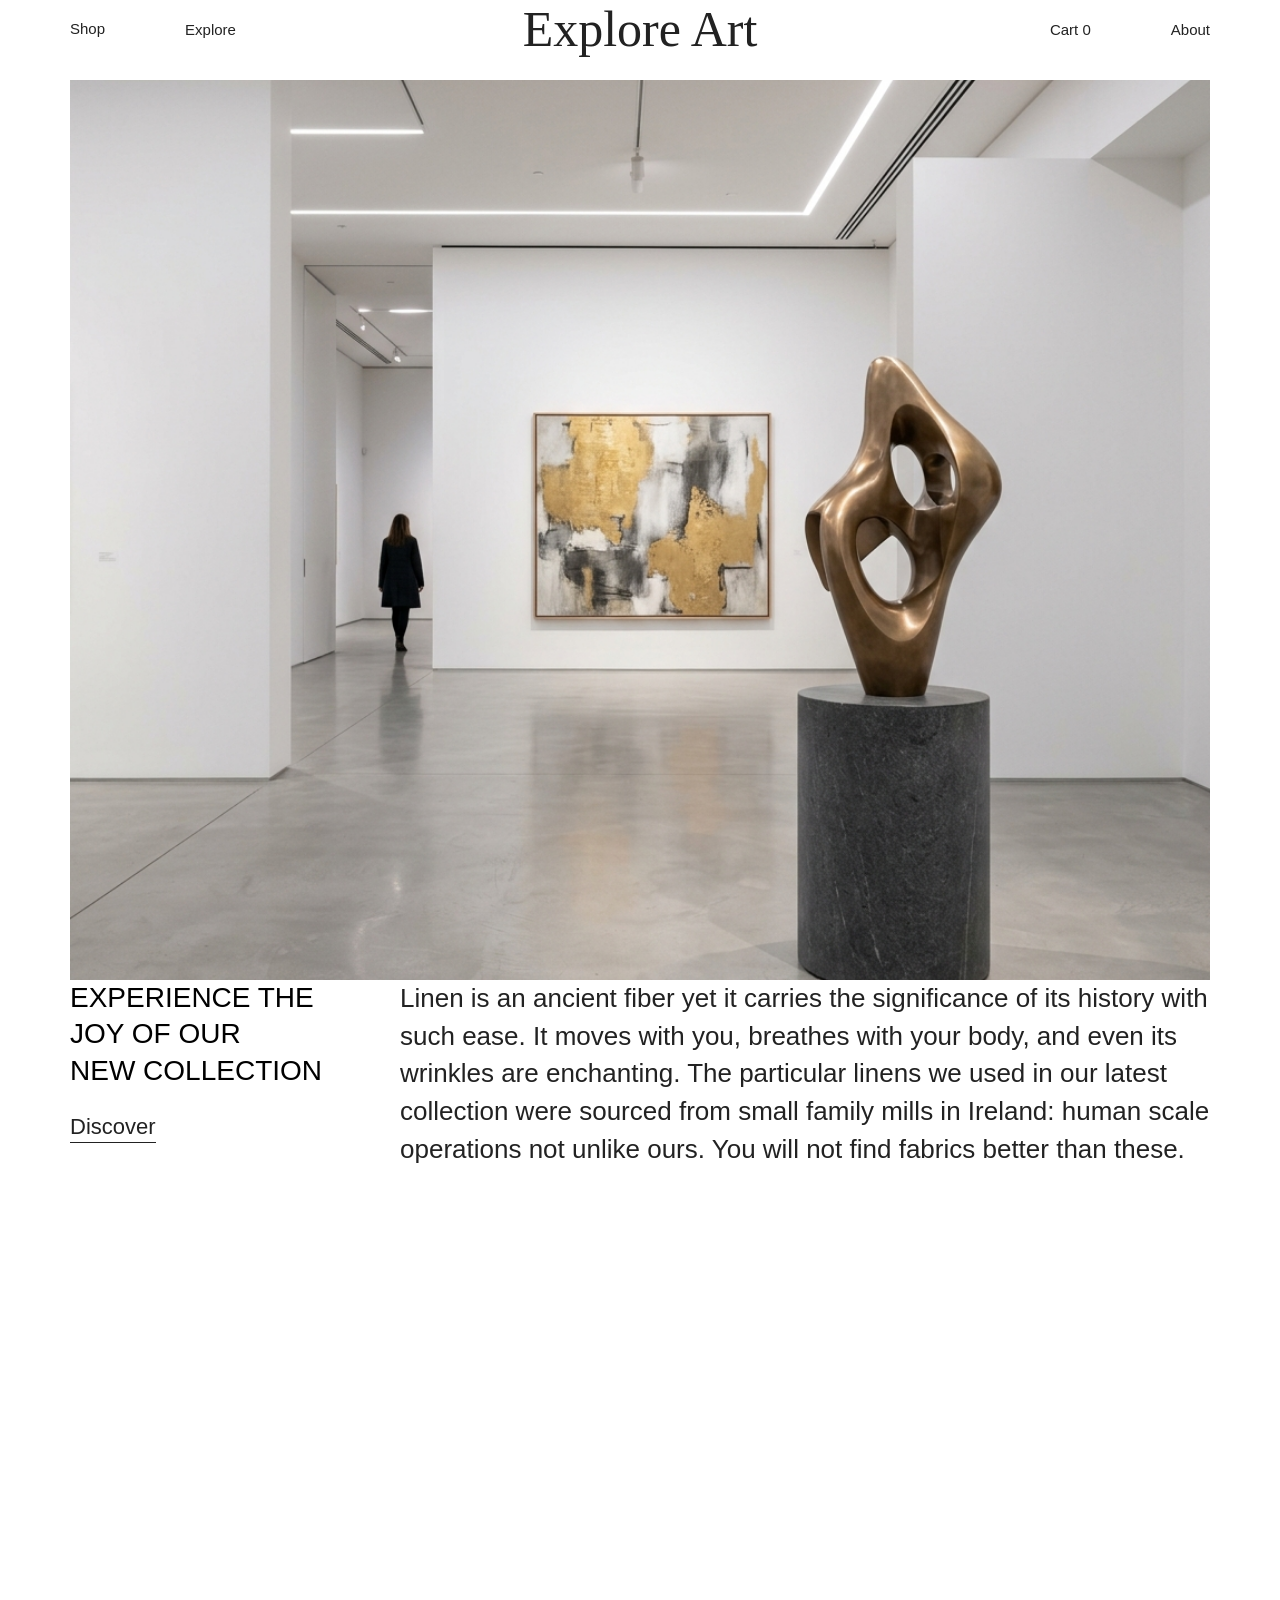
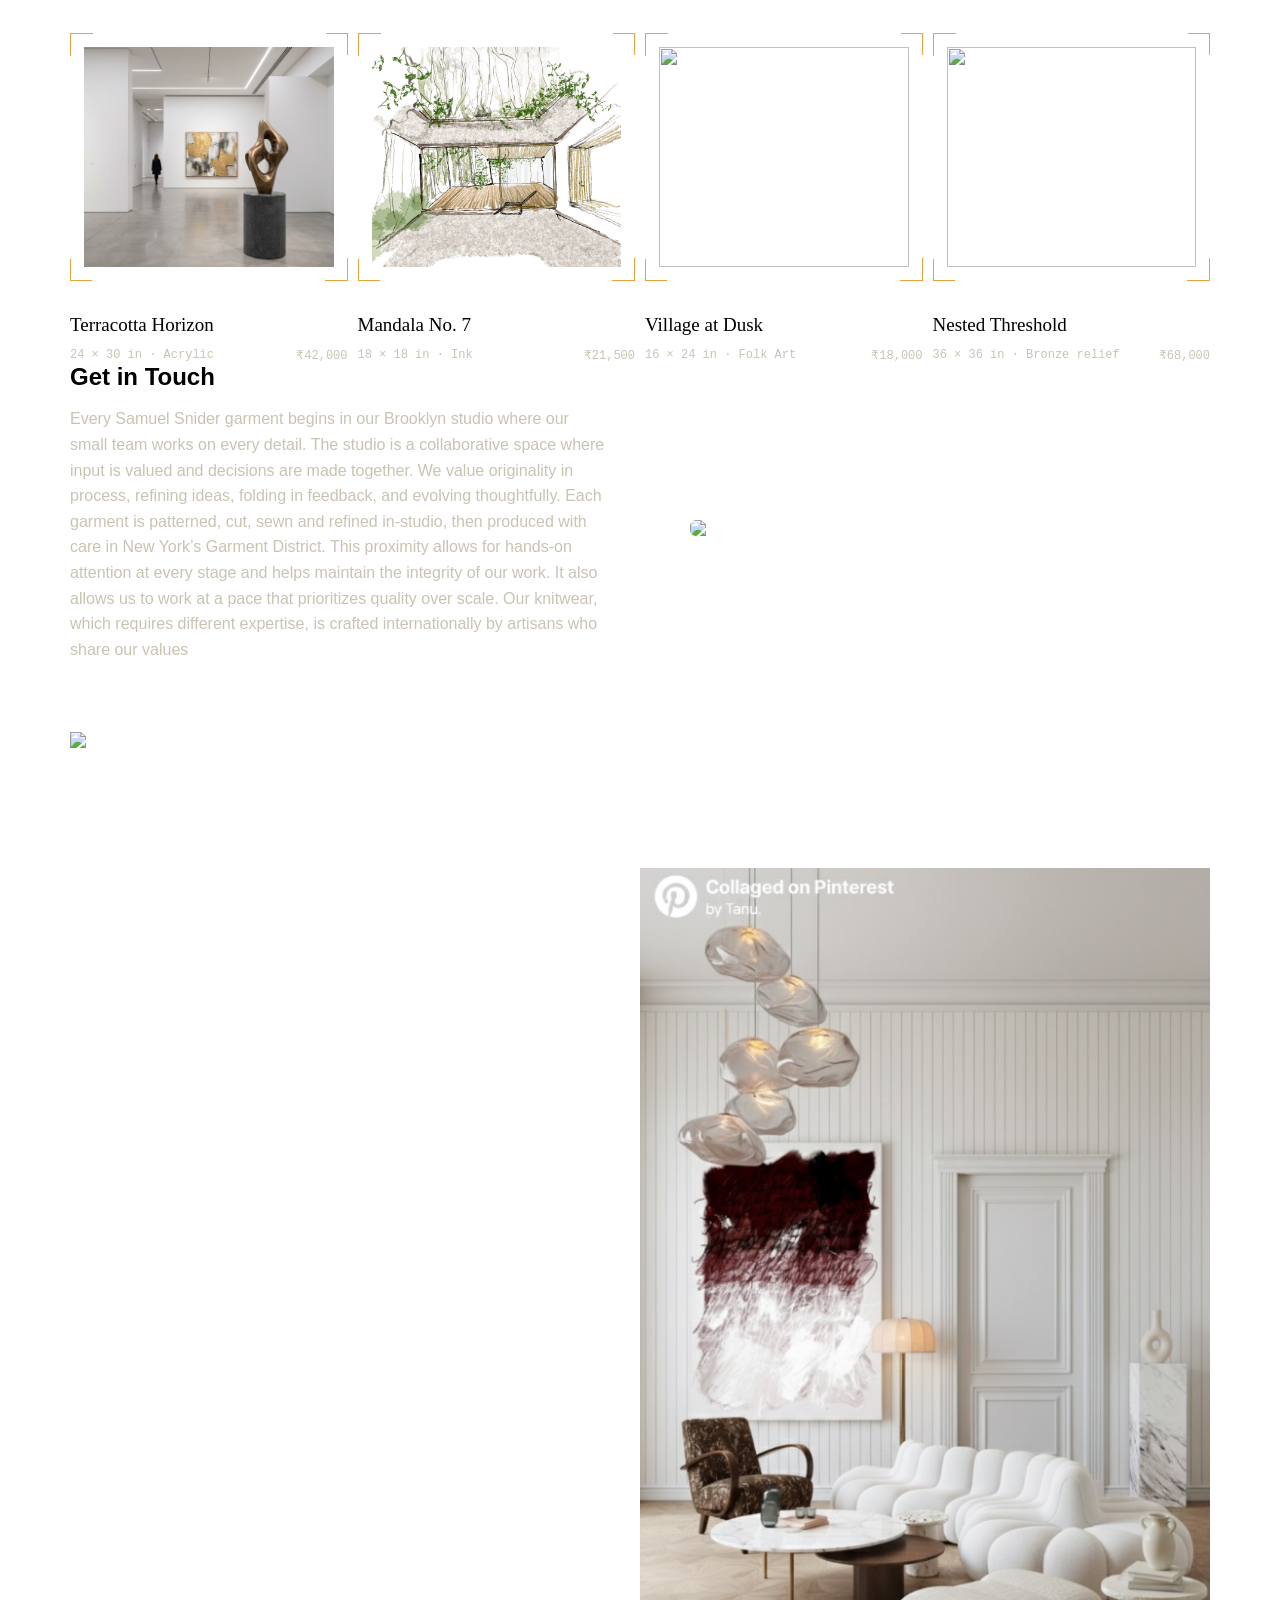
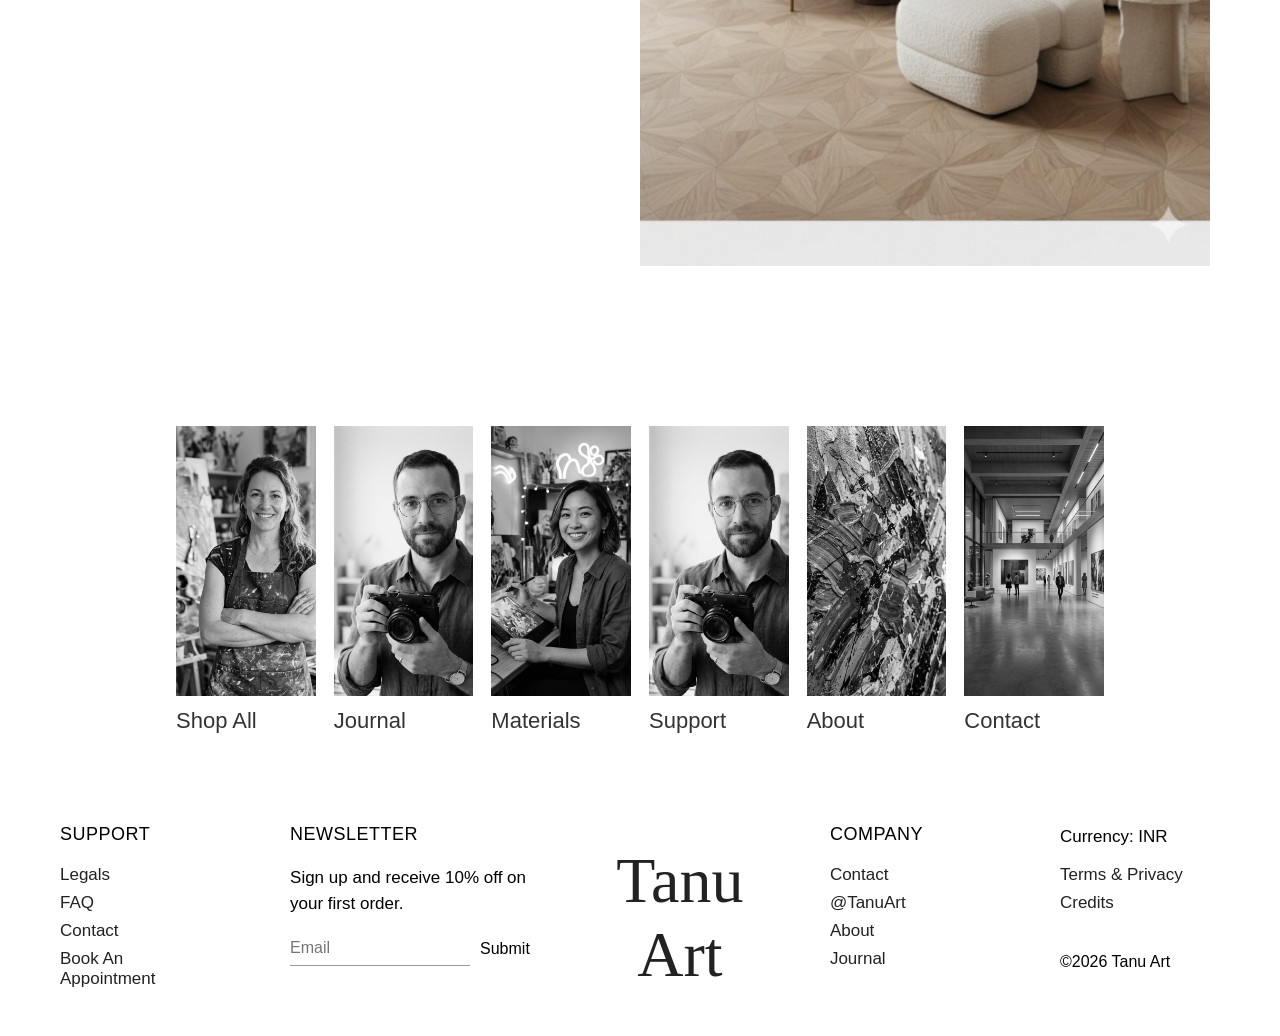
==== commit 0fd6daac: "Update index.html" ====
--- a/index.html
+++ b/index.html
@@ -36,12 +36,15 @@
         </nav>
     </header>
 
+    <!-- <section class="hero">
+        <img src="Images/gallery.png" alt="Hero Image">
+    </section> -->
+
+    <!-- Collection Section -->
+<section class="collection-section">
     <section class="hero">
         <img src="Images/gallery.png" alt="Hero Image">
     </section>
-
-    <!-- Collection Section -->
-<section class="collection-section">
 
     <div class="collection-top">
 
@@ -66,7 +69,7 @@
 
     <div class="collection-video">
         <video autoplay muted loop playsinline>
-            <source src = "https://www.pexels.com/download/video/33187889">
+           <source src = "https://www.pexels.com/download/video/33187889">
             <!-- <source src="Images/sample_video.mp4" type="video/mp4"> -->
             Your browser does not support the video tag.
         </video>
@@ -238,14 +241,14 @@
         </div>
 
         <div class="footer-logo">
-            Samuel Snider
+            Tanu Art
         </div>
 
         <div class="footer-column">
             <h4>COMPANY</h4>
 
             <a href="#">Contact</a>
-            <a href="#">@SamuelSnider</a>
+            <a href="#">@TanuArt</a>
             <a href="#">About</a>
             <a href="#">Journal</a>
         </div>
@@ -256,7 +259,7 @@
             <a href="#">Terms & Privacy</a>
             <a href="#">Credits</a>
 
-            <span>©2026 Samuel Snider</span>
+            <span>©2026 Tanu Art</span>
         </div>
 
     </div>
